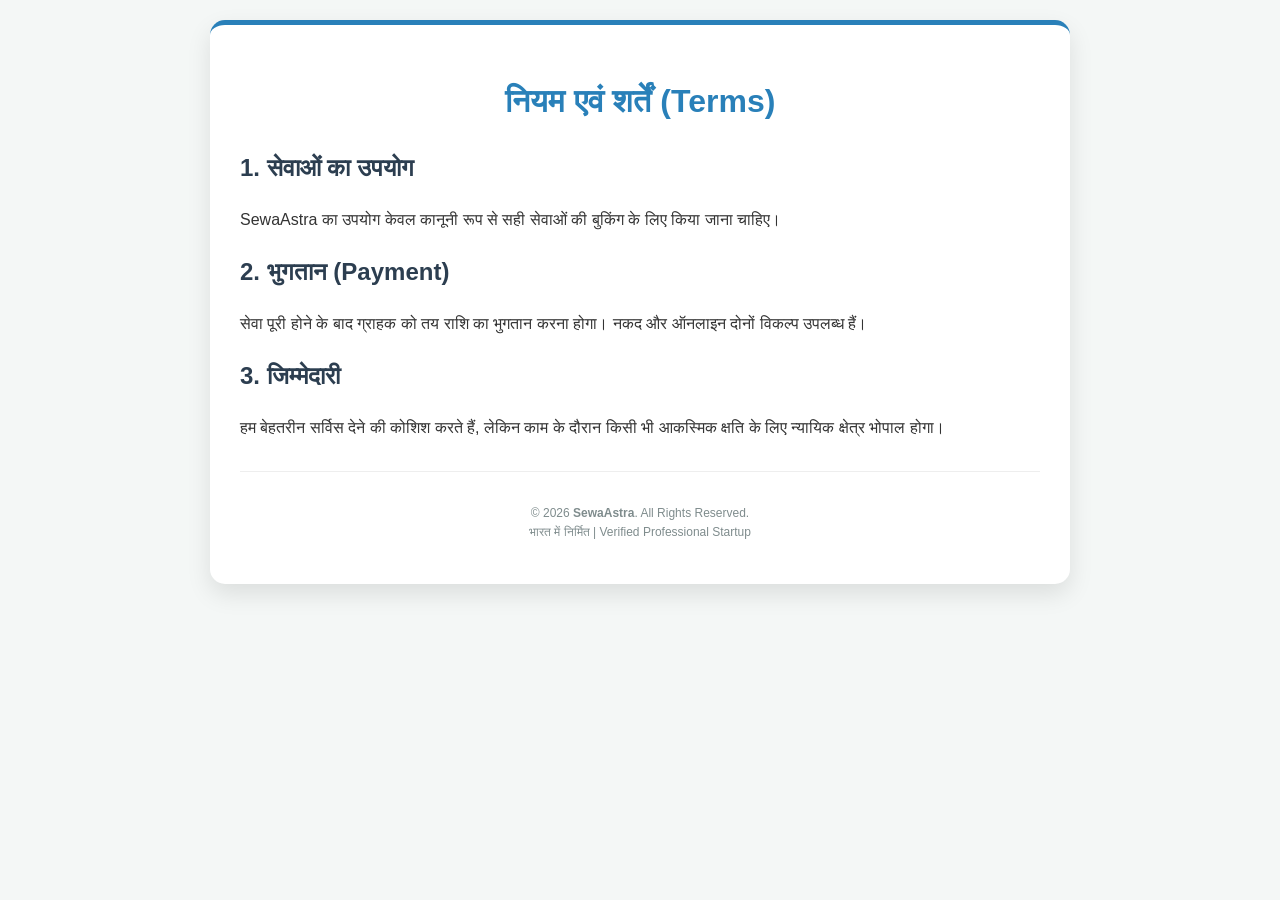
==== index.html @ c3ecafbc "Rename terms.html to index.html" ====
<!DOCTYPE html>
<html lang="hi">
<head>
    <meta charset="UTF-8">
    <meta name="viewport" content="width=device-width, initial-scale=1.0">
    <meta name="description" content="SewaAstra Terms and Conditions - हमारी सेवाओं के नियम।">
    <title>Terms & Conditions | SewaAstra</title>
    <style>
        body { font-family: 'Segoe UI', sans-serif; line-height: 1.6; margin: 0; padding: 20px; background: #f4f7f6; color: #333; }
        .container { max-width: 800px; margin: auto; background: #fff; padding: 30px; border-radius: 15px; box-shadow: 0 10px 25px rgba(0,0,0,0.1); border-top: 5px solid #2980b9; }
        h1 { color: #2980b9; text-align: center; }
        h2 { color: #2c3e50; }
        .footer { text-align: center; margin-top: 30px; font-size: 12px; color: #7f8c8d; border-top: 1px solid #eee; padding-top: 20px; }
    </style>
</head>
<body>
    <div class="container">
        <h1>नियम एवं शर्तें (Terms)</h1>
        
        <h2>1. सेवाओं का उपयोग</h2>
        <p>SewaAstra का उपयोग केवल कानूनी रूप से सही सेवाओं की बुकिंग के लिए किया जाना चाहिए।</p>
        
        <h2>2. भुगतान (Payment)</h2>
        <p>सेवा पूरी होने के बाद ग्राहक को तय राशि का भुगतान करना होगा। नकद और ऑनलाइन दोनों विकल्प उपलब्ध हैं।</p>
        
        <h2>3. जिम्मेदारी</h2>
        <p>हम बेहतरीन सर्विस देने की कोशिश करते हैं, लेकिन काम के दौरान किसी भी आकस्मिक क्षति के लिए न्यायिक क्षेत्र भोपाल होगा।</p>

        <div class="footer">
            <p>&copy; 2026 <b>SewaAstra</b>. All Rights Reserved. <br> 
            भारत में निर्मित | Verified Professional Startup</p>
        </div>
    </div>
</body>
</html>
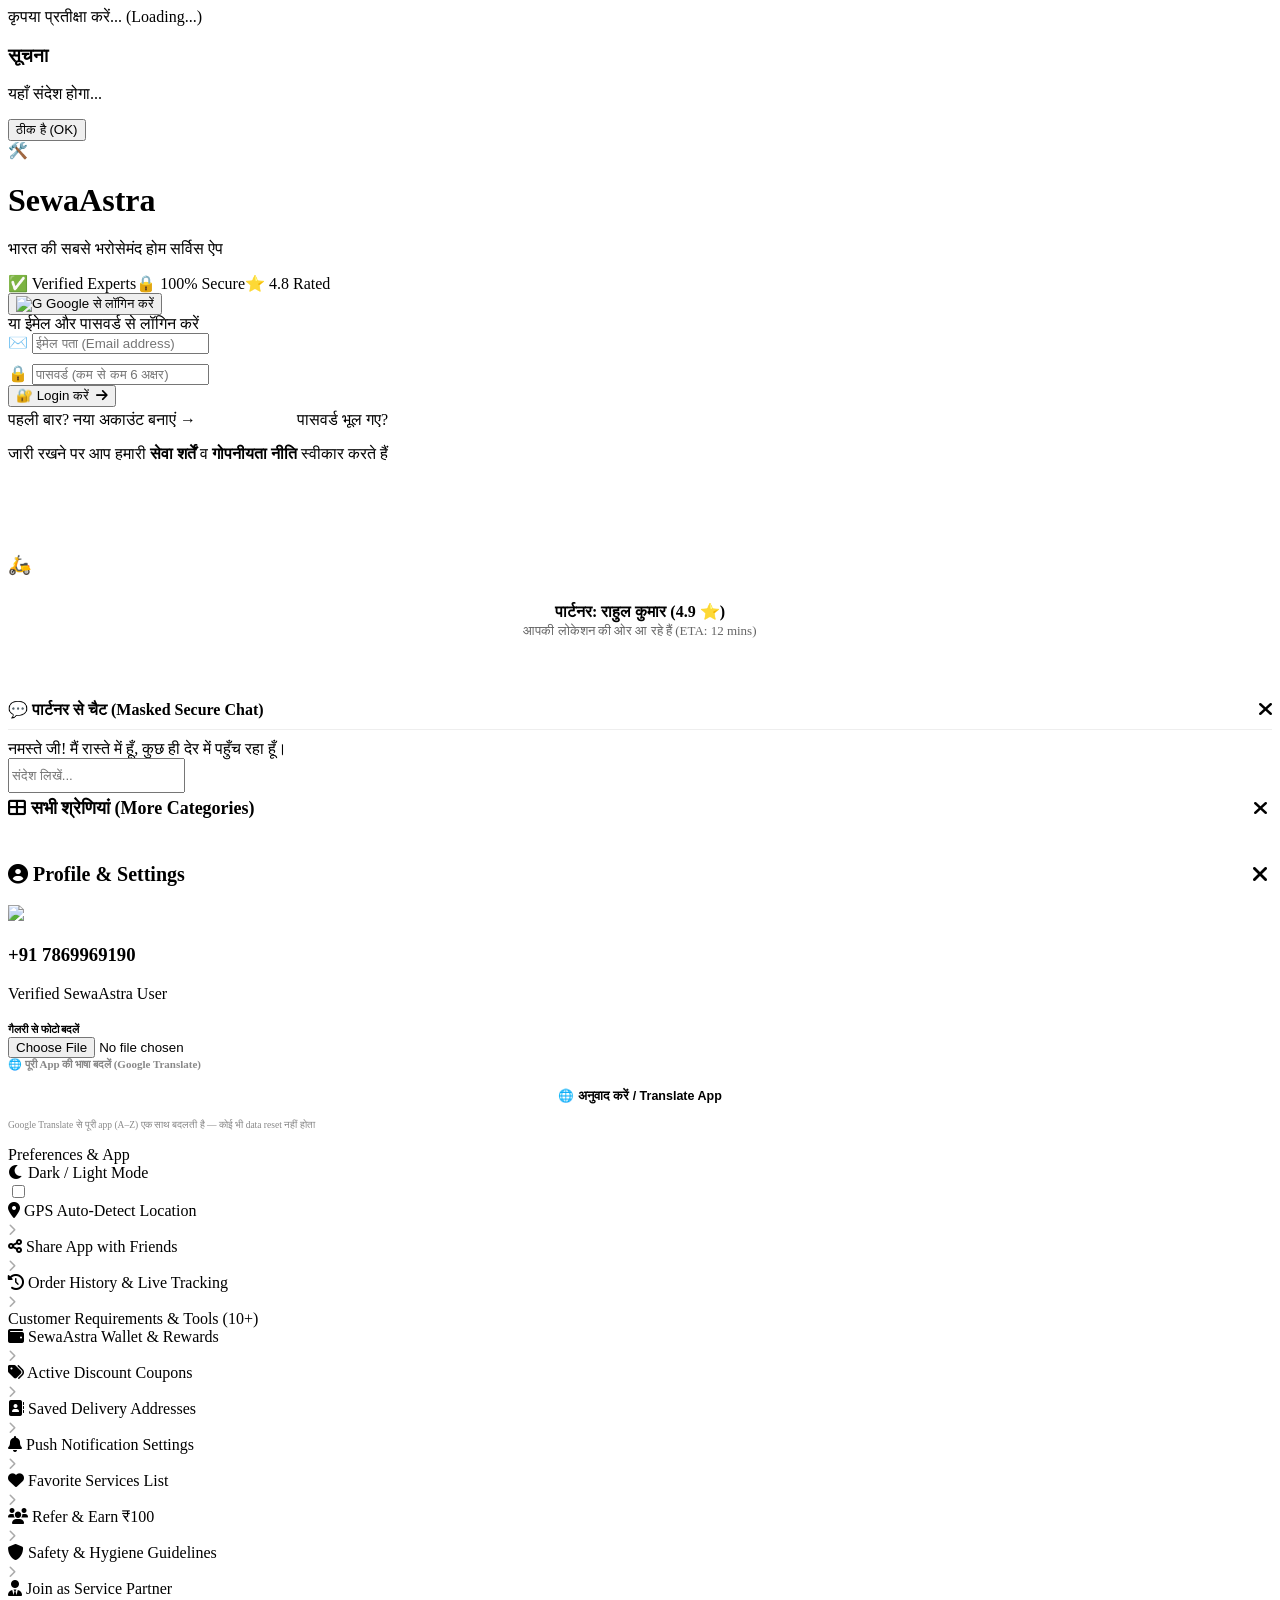
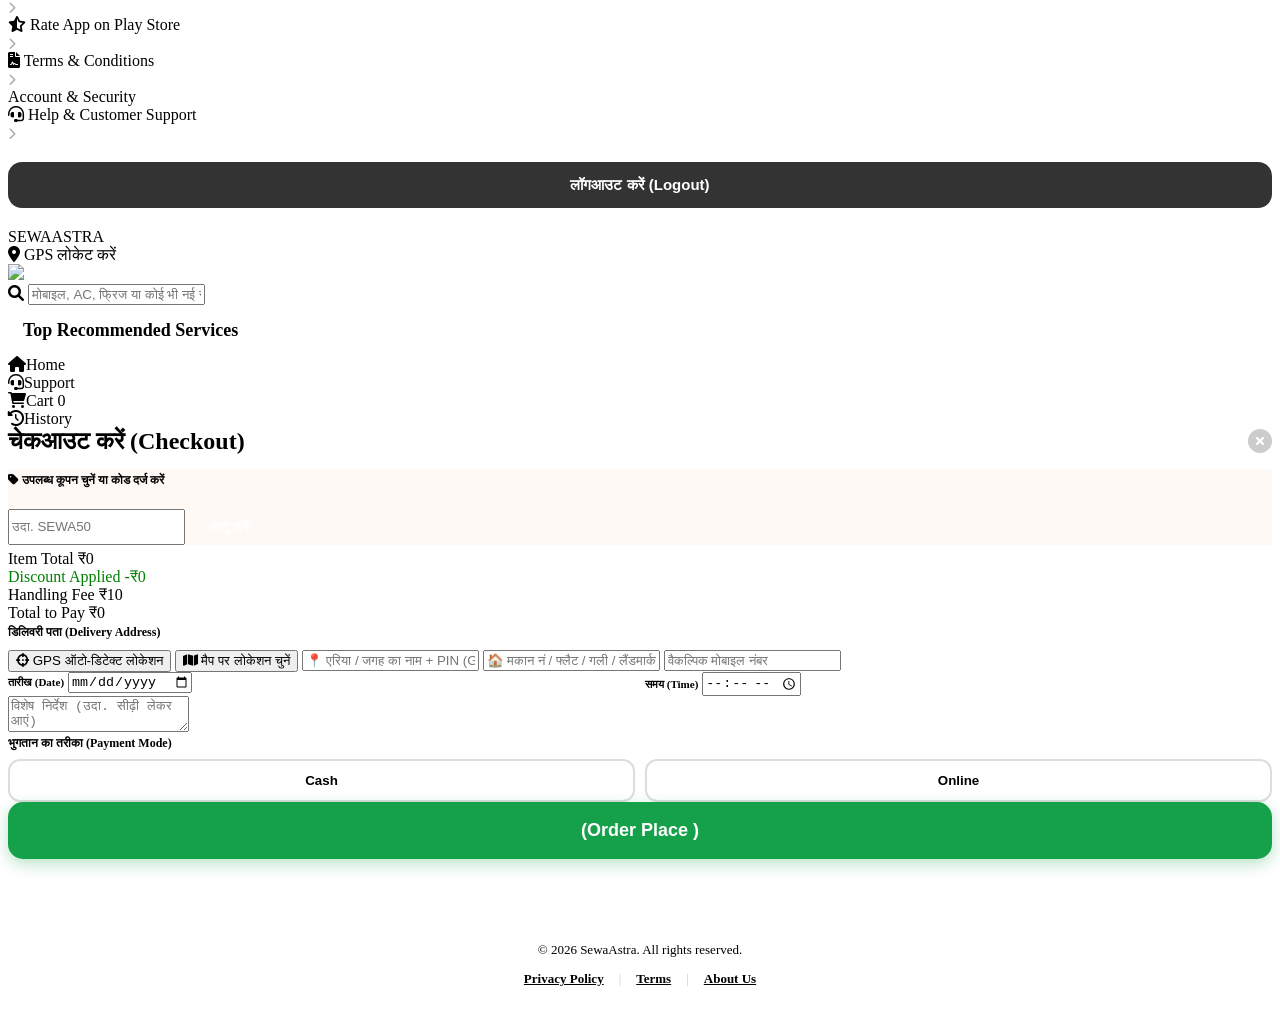
==== commit 4197ae2a: "Add files via upload" ====
--- a/index.html
+++ b/index.html
@@ -1,35 +1,661 @@
 <!DOCTYPE html>
 <html lang="hi">
 <head>
-    <meta charset="UTF-8">
-    <meta name="viewport" content="width=device-width, initial-scale=1.0">
-    <meta name="description" content="SewaAstra Terms and Conditions - हमारी सेवाओं के नियम।">
-    <title>Terms & Conditions | SewaAstra</title>
-    <style>
-        body { font-family: 'Segoe UI', sans-serif; line-height: 1.6; margin: 0; padding: 20px; background: #f4f7f6; color: #333; }
-        .container { max-width: 800px; margin: auto; background: #fff; padding: 30px; border-radius: 15px; box-shadow: 0 10px 25px rgba(0,0,0,0.1); border-top: 5px solid #2980b9; }
-        h1 { color: #2980b9; text-align: center; }
-        h2 { color: #2c3e50; }
-        .footer { text-align: center; margin-top: 30px; font-size: 12px; color: #7f8c8d; border-top: 1px solid #eee; padding-top: 20px; }
-    </style>
+
+
+<!-- Google tag (gtag.js) -->
+<script src="js/01-security-shims.js"></script><script async src="https://www.googletagmanager.com/gtag/js?id=G-52QKXTC1J4"></script>
+
+
+<!-- Firebase Compatibility & App Scripts -->
+<link rel="preconnect" href="https://www.gstatic.com" crossorigin>
+<link rel="preconnect" href="https://firestore.googleapis.com" crossorigin>
+<link rel="preconnect" href="https://images.unsplash.com" crossorigin>
+<link rel="preconnect" href="https://cdnjs.cloudflare.com" crossorigin>
+<link rel="dns-prefetch" href="https://unpkg.com">
+<link rel="dns-prefetch" href="https://cdn-icons-png.flaticon.com">
+<link rel="dns-prefetch" href="https://identitytoolkit.googleapis.com">
+<link rel="dns-prefetch" href="https://nominatim.openstreetmap.org">
+<script src="js/02-init.js"></script><script src="https://www.gstatic.com/firebasejs/9.6.10/firebase-app-compat.js"></script>
+<script src="https://www.gstatic.com/firebasejs/9.6.10/firebase-auth-compat.js"></script>
+<script src="https://www.gstatic.com/firebasejs/9.6.10/firebase-firestore-compat.js"></script>
+
+
+<script src="js/03-init.js"></script><script src="https://www.gstatic.com/firebasejs/9.6.10/firebase-functions-compat.js"></script>
+<script src="https://www.gstatic.com/firebasejs/9.6.10/firebase-app-check-compat.js"></script>
+
+
+<!-- Leaflet CSS & JS for Interactive Map Selection & Live Tracking -->
+
+<meta http-equiv="Content-Security-Policy" content="default-src 'self'; script-src 'self' 'unsafe-inline' https://www.gstatic.com https://apis.google.com https://www.google.com https://cdnjs.cloudflare.com https://www.googletagmanager.com https://www.google-analytics.com; style-src 'self' 'unsafe-inline' https://cdnjs.cloudflare.com https://fonts.googleapis.com; font-src 'self' data: https://cdnjs.cloudflare.com https://fonts.gstatic.com; img-src 'self' data: blob: https:; media-src 'self' data: blob: https:; connect-src 'self' https://*.googleapis.com https://*.firebaseio.com wss://*.firebaseio.com https://*.cloudfunctions.net https://*.firebaseapp.com https://*.google-analytics.com https://*.analytics.google.com https://nominatim.openstreetmap.org; frame-src 'self' https://*.firebaseapp.com https://www.google.com https://accounts.google.com https://www.youtube.com; worker-src 'self' blob:; object-src 'none'; base-uri 'none'; form-action 'self'; frame-ancestors 'none'; upgrade-insecure-requests">
+<meta http-equiv="X-Content-Type-Options" content="nosniff">
+<meta name="referrer" content="strict-origin-when-cross-origin">
+<meta charset="UTF-8" />
+<meta name="viewport" content="width=device-width, initial-scale=1.0, maximum-scale=1.0, user-scalable=no, viewport-fit=cover"><meta name="theme-color" content="#0b1220"><meta name="mobile-web-app-capable" content="yes"><meta name="apple-mobile-web-app-capable" content="yes"><meta name="apple-mobile-web-app-status-bar-style" content="black-translucent"><meta name="apple-mobile-web-app-title" content="SewaAstra">
+<title>SewaAstra PRO - Home Services (Cloud Connected)</title>
+<link rel="preload" as="style" href="https://cdnjs.cloudflare.com/ajax/libs/font-awesome/6.0.0/css/all.min.css" onload="this.onload=null;this.rel='stylesheet'"><noscript><link rel="stylesheet" href="https://cdnjs.cloudflare.com/ajax/libs/font-awesome/6.0.0/css/all.min.css"></noscript>
+
+<link rel="stylesheet" href="css/app.css">
+
+
+
+
+
+
+
+
+
+
+
+
+
+
+<!-- ═══════ v27: REAL PWA ═══════ -->
+<meta name="description" content="SewaAstra – AC, RO, Fridge, Washing Machine, Electrician, Plumber: verified experts aapke ghar, one click par. Booking, live tracking, secure payment.">
+<meta name="application-name" content="SewaAstra">
+<link rel="manifest" href="manifest.webmanifest">
+<meta name="theme-color" content="#ff6b00">
+<meta name="mobile-web-app-capable" content="yes">
+<meta name="apple-mobile-web-app-capable" content="yes">
+<meta name="apple-mobile-web-app-status-bar-style" content="black-translucent">
+<meta name="apple-mobile-web-app-title" content="SewaAstra">
+<link rel="apple-touch-icon" href="apple-touch-icon.png">
+
+
+
+
+
+
+<!-- v9: Agora SDK हटाया — खुद की WebRTC mask calling -->
+
+<!-- ═══════ SewaAstra SECURITY CORE v1 (auto-injected) ═══════ -->
+
+<!-- ═══════ /SECURITY CORE ═══════ -->
 </head>
-<body>
-    <div class="container">
-        <h1>नियम एवं शर्तें (Terms)</h1>
+<body id="mainBody">
+
+<!-- GLOBAL LOADING SPINNER -->
+<div id="globalLoaderOverlay">
+    <div class="spinner-ring"></div>
+    <div id="loaderText">कृपया प्रतीक्षा करें... (Loading...)</div>
+</div>
+
+<div id="welcomeToast"></div>
+
+<!-- CUSTOM BEAUTIFUL ALERT POPUP -->
+<div id="customAlertOverlay">
+    <div class="custom-alert-box">
+        <h3 id="customAlertTitle">सूचना</h3>
+        <p id="customAlertMsg">यहाँ संदेश होगा...</p>
+        <button onclick="closeCustomAlert()">ठीक है (OK)</button>
+    </div>
+</div>
+
+<!-- CONDITIONAL APP INSTALL POPUP MODAL (SHOWS ONLY AFTER LOGIN IF NOT INSTALLED) -->
+<div id="installAppModal" class="full-overlay" style="display:none; z-index: 9999999;">
+    <div class="box" style="text-align: center; max-width: 360px;">
+        <img src="https://cdn-icons-png.flaticon.com/512/3067/3067403.png" alt="SewaAstra Logo" style="width: 80px; height: 80px;" />
+        <div class="welcome-note" style="font-size: 22px;">SewaAstra App</div>
+        <div class="tagline" style="margin-bottom: 15px;">बेहतर और तेज़ अनुभव के लिए ऐप इनस्टॉल करें या होम स्क्रीन पर जोड़ें</div>
+        <div style="background: var(--primary-light); padding: 12px; border-radius: 12px; font-size: 13px; color: var(--primary); font-weight: 600; margin-bottom: 20px; text-align: left;">
+            ✨ फायदे:<br>
+            • वन-क्लिक होम सर्विस बुकिंग<br>
+            • लाइव पार्टनर ट्रैकिंग और WhatsApp अपडेट<br>
+            • विशेष कूपन और कैशबैक
+        </div>
+        <button onclick="triggerAppInstall()" style="background: var(--success); margin-bottom: 10px;">
+            <i class="fa fa-download"></i> 📲 App Install करें
+        </button>
+        <button onclick="closeInstallModal()" style="background: #eee; color: #555; box-shadow: none;">
+            बाद में (Continue in Browser)
+        </button>
+    </div>
+</div>
+
+<!-- MANDATORY STUNNING AUTHENTICATION OVERLAY -->
+<div id="authOverlay" class="full-overlay premium-auth" style="display:flex;">
+    <div class="pa-bg"><span class="pa-orb pa-o1"></span><span class="pa-orb pa-o2"></span><span class="pa-orb pa-o3"></span></div>
+    <div class="pa-card">
+        <div class="pa-logo-wrap">
+            <div class="pa-ring"></div>
+            <img src="sewaastra.png" alt="SewaAstra Logo" onerror="this.style.display='none';document.getElementById('paLogoFb').style.display='flex';" />
+            <div id="paLogoFb" class="pa-logo-fb">🛠️</div>
+        </div>
+        <h1 class="pa-title">Sewa<span>Astra</span></h1>
+        <p class="pa-sub">भारत की सबसे भरोसेमंद होम सर्विस ऐप</p>
+        <div class="pa-trust">
+            <span>✅ Verified Experts</span><span>🔒 100% Secure</span><span>⭐ 4.8 Rated</span>
+        </div>
+
+        <button class="pa-google" onclick="loginWithGoogle()">
+            <img src="https://www.gstatic.com/firebasejs/ui/2.0.0/images/auth/google.svg" alt="G" /> Google से लॉगिन करें
+        </button>
+
+        <div class="pa-divider">या ईमेल और पासवर्ड से लॉगिन करें</div>
+
+        <div id="emailAuthSection">
+            <div class="pa-input-group">
+                <span class="pa-flag">✉️</span>
+                <input type="email" id="userEmail" placeholder="ईमेल पता (Email address)" autocomplete="email" onkeydown="if(event.key==='Enter')emailPassSubmit()" />
+            </div>
+            <div class="pa-input-group" style="margin-top:10px;">
+                <span class="pa-flag">🔒</span>
+                <input type="password" id="userPass" placeholder="पासवर्ड (कम से कम 6 अक्षर)" autocomplete="current-password" onkeydown="if(event.key==='Enter')emailPassSubmit()" />
+            </div>
+            <div id="paAuthMsg" style="display:none;font-size:11px;font-weight:700;color:#c62828;background:#ffe9e9;border:1px solid #ffd0d0;border-radius:10px;padding:8px 10px;margin-top:10px;line-height:1.5;"></div>
+            <button class="pa-btn" id="emailPassBtn" onclick="emailPassSubmit()">🔐 Login करें &nbsp;<i class="fa fa-arrow-right"></i></button>
+            <div style="display:flex;justify-content:space-between;align-items:center;gap:6px;margin-top:4px;">
+                <span class="pa-link" id="emailModeLink" onclick="emailModeToggle()">पहली बार? नया अकाउंट बनाएं →</span>
+                <span class="pa-link" onclick="emailPassReset()">पासवर्ड भूल गए?</span>
+            </div>
+        </div>
+        <p class="pa-terms">जारी रखने पर आप हमारी <b>सेवा शर्तें</b> व <b>गोपनीयता नीति</b> स्वीकार करते हैं</p>
+    </div>
+</div>
+
+<!-- POST-GOOGLE LOGIN MOBILE NUMBER PROMPT OVERLAY -->
+<div id="googlePhonePromptOverlay" class="full-overlay premium-auth" style="display:none;">
+    <div class="pa-bg"><span class="pa-orb pa-o1"></span><span class="pa-orb pa-o2"></span></div>
+    <div class="pa-card">
+        <div class="pa-logo-wrap">
+            <div class="pa-ring"></div>
+            <img src="sewaastra.png" alt="SewaAstra Logo" onerror="this.style.display='none';document.getElementById('paLogoFb2').style.display='flex';" />
+            <div id="paLogoFb2" class="pa-logo-fb">📱</div>
+        </div>
+        <h1 class="pa-title" style="font-size:22px;">मोबाइल नंबर दर्ज करें</h1>
+        <p class="pa-sub">सुरक्षा और बुकिंग कन्फर्मेशन के लिए</p>
+        <div class="pa-input-group">
+            <span class="pa-flag">🇮🇳 +91</span>
+            <input type="tel" id="googleLinkedPhone" placeholder="मोबाइल नंबर (10 अंक)" maxlength="10" inputmode="numeric" />
+        </div>
+        <button class="pa-btn" onclick="submitGoogleLinkedPhone()">नंबर सेव करें &nbsp;<i class="fa fa-check"></i></button>
+    </div>
+</div>
+
+<!-- INTERACTIVE LEAFLET MAP MODAL -->
+<div id="leafletMapModal">
+    <div style="display: flex; justify-content: space-between; align-items: center; color: white; margin-bottom: 10px;">
+        <h3 style="margin:0;">मैप पर अपनी सटीक लोकेशन चुनें</h3>
+        <i class="fa fa-times" onclick="closeMapModal()" style="font-size:24px; cursor:pointer;"></i>
+    </div>
+    <div id="mapContainer"></div>
+    <button onclick="confirmMapLocation()" style="background:var(--success); border:none; padding:12px; border-radius:10px; color:white; font-weight:bold; cursor:pointer;">लोकेशन कन्फर्म करें</button>
+</div>
+
+<!-- LIVE TRACKING MODAL -->
+<div id="liveTrackingModal">
+    <div style="display: flex; justify-content: space-between; align-items: center; color: white; margin-bottom: 10px;">
+        <h3 style="margin:0;">🛵 लाइव पार्टनर ट्रैकिंग (Live Tracking)</h3>
+        <i class="fa fa-times" onclick="closeLiveTracking()" style="font-size:24px; cursor:pointer;"></i>
+    </div>
+    <div id="trackingMapContainer"></div>
+    <div style="background:white; padding:15px; border-radius:15px; margin-top:10px; text-align:center;">
+        <b>पार्टनर: राहुल कुमार (4.9 ⭐)</b><br>
+        <span style="font-size:13px; color:#666;">आपकी लोकेशन की ओर आ रहे हैं (ETA: 12 mins)</span>
+        <div style="display:flex; gap:10px; margin-top:10px;">
+            <button onclick="openMaskCall()" style="flex:1; background:var(--success); color:white; border:none; padding:10px; border-radius:10px; font-weight:bold; cursor:pointer;"><i class="fa fa-phone-alt"></i> Mask Call</button>
+            <button onclick="openInAppChat()" style="flex:1; background:var(--primary); color:white; border:none; padding:10px; border-radius:10px; font-weight:bold; cursor:pointer;"><i class="fa fa-comment-dots"></i> Chat</button>
+        </div>
+    </div>
+</div>
+
+<!-- MASK CALL & IN-APP CHAT MODAL -->
+<div id="chatCallModal" onclick="closeChatCallModal(event)">
+    <div class="chat-box" onclick="event.stopPropagation()">
+        <div style="display:flex; justify-content:space-between; align-items:center; border-bottom:1px solid #eee; padding-bottom:10px; margin-bottom:10px;">
+            <h3 style="margin:0; font-size:16px;">💬 पार्टनर से चैट (Masked Secure Chat)</h3>
+            <i class="fa fa-times" onclick="closeChatCallModal()" style="cursor:pointer; font-size:20px;"></i>
+        </div>
+        <div class="chat-messages" id="chatMsgContainer">
+            <div class="chat-bubble partner">नमस्ते जी! मैं रास्ते में हूँ, कुछ ही देर में पहुँच रहा हूँ।</div>
+        </div>
+        <div style="display:flex; gap:8px;">
+            <input type="text" id="chatInputMsg" class="input-field" placeholder="संदेश लिखें..." style="margin:0;">
+            <button onclick="sendChatMessage()" style="padding:10px 15px; background:var(--primary); color:white; border:none; border-radius:10px; font-weight:bold; cursor:pointer; margin:0;"><i class="fa fa-paper-plane"></i></button>
+        </div>
+    </div>
+</div>
+
+<!-- MORE CATEGORIES SHEET MODAL -->
+<div id="moreOverlay" class="more-overlay" onclick="closeMoreSheet(event)">
+    <div class="more-sheet" onclick="event.stopPropagation()">
+        <div style="display: flex; justify-content: space-between; align-items: center; margin-bottom: 15px;">
+            <h2 style="margin:0; font-size: 18px;"><i class="fa fa-th-large" style="color:var(--primary)"></i> सभी श्रेणियां (More Categories)</h2>
+            <i class="fa fa-times" onclick="toggleMoreSheet()" style="cursor:pointer; font-size: 20px; padding: 5px;"></i>
+        </div>
+        <div id="moreCategoriesGridArea" style="display: grid; grid-template-columns: repeat(3, 1fr); gap: 12px; padding-bottom: 20px;"></div>
+    </div>
+</div>
+
+<!-- PROFILE & SETTINGS SHEET WITH 10+ ACTIVE CUSTOMER REQUIREMENTS -->
+<div id="profileOverlay" class="profile-overlay" onclick="closeProfile(event)">
+    <div class="profile-sheet" onclick="event.stopPropagation()">
+        <div style="display: flex; justify-content: space-between; align-items: center; margin-bottom: 15px;">
+            <h2 style="margin:0; font-size: 20px;"><i class="fa fa-user-circle" style="color:var(--primary)"></i> Profile & Settings</h2>
+            <i class="fa fa-times" onclick="toggleProfile()" style="cursor:pointer; font-size: 22px; padding: 5px;"></i>
+        </div>
         
-        <h2>1. सेवाओं का उपयोग</h2>
-        <p>SewaAstra का उपयोग केवल कानूनी रूप से सही सेवाओं की बुकिंग के लिए किया जाना चाहिए।</p>
+        <div class="profile-header-card">
+            <div class="profile-avatar-wrap" onclick="triggerUpload()">
+                <img id="sheetPic" src="https://cdn-icons-png.flaticon.com/512/149/149071.png" />
+            </div>
+            <div class="profile-user-info">
+                <h3 id="profilePhoneDisplay">+91 7869969190</h3>
+                <p>Verified SewaAstra User</p>
+                <span style="font-size: 11px; color: var(--primary); font-weight: bold; cursor: pointer;" onclick="triggerUpload()">गैलरी से फोटो बदलें</span>
+            </div>
+            <input type="file" id="photoInput" accept="image/*" onchange="previewPhoto(this)" />
+        </div>
+
+        <div id="adminPanelMenuBtn" class="setting-item-row" onclick="openAdminPanel()" style="display:none; background:var(--primary-light); border-color:var(--primary);">
+            <div><i class="fa fa-tools" style="color:var(--primary);"></i> <b>Admin Panel (मैनेजमेंट)</b></div> <i class="fa fa-chevron-right" style="font-size: 12px; color:var(--primary);"></i>
+        </div>
+
+        <div style="margin-bottom: 15px;">
+            <div style="font-size: 11px; font-weight: bold; color: #888; margin-bottom: 6px;">🌐 पूरी App की भाषा बदलें (Google Translate)</div>
+            <button type="button" onclick="swGtShow()" style="width:100%;border:1.5px dashed var(--primary);background:var(--primary-light);color:var(--primary);padding:11px;border-radius:12px;font-weight:900;font-size:12.5px;cursor:pointer;">🌐 अनुवाद करें / Translate App</button>
+            <div style="font-size:9.5px;color:#888;margin-top:5px;">Google Translate से पूरी app (A–Z) एक साथ बदलती है — कोई भी data reset नहीं होता</div>
+            <div id="swGtHost"></div>
+        </div>
+
+        <div class="settings-section-title">Preferences & App</div>
+        <div class="setting-item-row" onclick="toggleDark()">
+            <div><i class="fa fa-moon"></i> Dark / Light Mode</div> <input type="checkbox" id="darkBtn" style="pointer-events:none;" />
+        </div>
+        <div class="setting-item-row" onclick="getLiveLocation(); toggleProfile();">
+            <div><i class="fa fa-map-marker-alt"></i> GPS Auto-Detect Location</div> <i class="fa fa-chevron-right" style="font-size: 12px; color:#aaa;"></i>
+        </div>
+        <div class="setting-item-row" onclick="shareApp()">
+            <div><i class="fa fa-share-alt"></i> Share App with Friends</div> <i class="fa fa-chevron-right" style="font-size: 12px; color:#aaa;"></i>
+        </div>
+        <div class="setting-item-row" onclick="showHistory(); toggleProfile();">
+            <div><i class="fa fa-history"></i> Order History & Live Tracking</div> <i class="fa fa-chevron-right" style="font-size: 12px; color:#aaa;"></i>
+        </div>
+
+        <div class="settings-section-title">Customer Requirements & Tools (10+)</div>
+        <div class="setting-item-row" onclick="custReqAction('Wallet')">
+            <div><i class="fa fa-wallet"></i> SewaAstra Wallet & Rewards</div> <i class="fa fa-chevron-right" style="font-size: 12px; color:#aaa;"></i>
+        </div>
+        <div class="setting-item-row" onclick="custReqAction('Coupons')">
+            <div><i class="fa fa-tags"></i> Active Discount Coupons</div> <i class="fa fa-chevron-right" style="font-size: 12px; color:#aaa;"></i>
+        </div>
+        <div class="setting-item-row" onclick="custReqAction('Addresses')">
+            <div><i class="fa fa-address-book"></i> Saved Delivery Addresses</div> <i class="fa fa-chevron-right" style="font-size: 12px; color:#aaa;"></i>
+        </div>
+        <div class="setting-item-row" onclick="custReqAction('Notifications')">
+            <div><i class="fa fa-bell"></i> Push Notification Settings</div> <i class="fa fa-chevron-right" style="font-size: 12px; color:#aaa;"></i>
+        </div>
+        <div class="setting-item-row" onclick="custReqAction('Favorites')">
+            <div><i class="fa fa-heart"></i> Favorite Services List</div> <i class="fa fa-chevron-right" style="font-size: 12px; color:#aaa;"></i>
+        </div>
+        <div class="setting-item-row" onclick="custReqAction('Referral')">
+            <div><i class="fa fa-users"></i> Refer & Earn ₹100</div> <i class="fa fa-chevron-right" style="font-size: 12px; color:#aaa;"></i>
+        </div>
+        <div class="setting-item-row" onclick="custReqAction('Safety')">
+            <div><i class="fa fa-shield-alt"></i> Safety & Hygiene Guidelines</div> <i class="fa fa-chevron-right" style="font-size: 12px; color:#aaa;"></i>
+        </div>
+        <div class="setting-item-row" onclick="custReqAction('Partner')">
+            <div><i class="fa fa-user-tie"></i> Join as Service Partner</div> <i class="fa fa-chevron-right" style="font-size: 12px; color:#aaa;"></i>
+        </div>
+        <div class="setting-item-row" onclick="custReqAction('Feedback')">
+            <div><i class="fa fa-star-half-alt"></i> Rate App on Play Store</div> <i class="fa fa-chevron-right" style="font-size: 12px; color:#aaa;"></i>
+        </div>
+        <div class="setting-item-row" onclick="custReqAction('TandC')">
+            <div><i class="fa fa-file-contract"></i> Terms & Conditions</div> <i class="fa fa-chevron-right" style="font-size: 12px; color:#aaa;"></i>
+        </div>
+
+        <div class="settings-section-title">Account & Security</div>
+        <div class="setting-item-row" onclick="openSupportView(); toggleProfile();">
+            <div><i class="fa fa-headset"></i> Help & Customer Support</div> <i class="fa fa-chevron-right" style="font-size: 12px; color:#aaa;"></i>
+        </div>
+
+        <button onclick="logout()" style="width:100%; padding:14px; background: #333; color:white; border:none; border-radius:14px; font-weight:bold; font-size:15px; cursor:pointer; margin-top:20px; margin-bottom: 20px;">
+            लॉगआउट करें (Logout)
+        </button>
+    </div>
+</div>
+
+<!-- MAIN HOME CONTAINER -->
+<div id="homePage">
+    <header class="app-header">
+        <div class="header-top">
+            <div class="brand-text">SEWAASTRA</div>
+            <div class="header-actions">
+                <div class="loc-badge" onclick="getLiveLocation()"><i class="fa fa-map-marker-alt"></i> <span id="locTxt">GPS लोकेट करें</span></div>
+                <div id="headerProfile" onclick="toggleProfile()">
+                    <img id="headerPic" class="user-pic-circle" src="https://cdn-icons-png.flaticon.com/512/149/149071.png" />
+                </div>
+            </div>
+        </div>
+        <div class="search-container">
+            <i class="fa fa-search"></i>
+            <input type="text" id="srch" class="search-bar" placeholder="मोबाइल, AC, फ्रिज या कोई भी नई सर्विस खोजें..." onkeyup="filterServices()" />
+        </div>
+    </header>
+
+    <div class="banner-carousel" id="bannerCarouselArea"></div>
+    <div class="cat-grid" id="catGridArea"></div>
+
+    <div id="subTabsArea" class="sub-tabs"></div>
+    <div class="section-header" style="padding:15px; font-weight:800; font-size:18px;"><span id="catTitle">Top Recommended Services</span></div>
+    
+    <div class="service-container" id="display"></div>
+</div>
+
+<!-- SUPPORT VIEW CONTAINER -->
+<div id="supportPage" style="display:none; position: fixed; top: 0; left: 0; width: 100%; height: 100%; background: var(--bg); z-index: 9999; overflow-y: auto;">
+    <div class="support-header">
+        <div style="display: flex; align-items: center; max-width: 600px; margin: 0 auto;">
+            <button onclick="closeSupportView()" style="border:none; background:none; font-size:22px; color:#15a04a; cursor: pointer;"><i class="fa fa-arrow-left"></i></button>
+            <h3 style="flex-grow:1; margin:0; font-size:18px;">Customer Support</h3>
+        </div>
+    </div>
+
+    <div style="max-width: 600px; margin: 0 auto; padding-bottom: 40px;">
+        <div style="text-align: center; padding: 40px 20px;">
+            <div style="background: #e8f5e9; width: 80px; height: 80px; border-radius: 50%; display: flex; align-items: center; justify-content: center; margin: 0 auto 20px;">
+                <i class="fa fa-headset" style="font-size: 35px; color: #15a04a;"></i>
+            </div>
+            <h2 style="margin: 0;">नमस्ते! हम आपकी सहायता के लिए यहाँ हैं।</h2>
+            <p style="color: #666; margin-top: 8px;">अपनी समस्या चुनें ताकि हम तुरंत समाधान दे सकें।</p>
+        </div>
+
+        <div id="step1">
+            <div class="support-tile" onclick="selectSuppIssue('Payment Problem')">
+                <span>💰 पेमेंट की समस्या (Payment Issue)</span> <i class="fa fa-chevron-right"></i>
+            </div>
+            <div class="support-tile" onclick="selectSuppIssue('Order Tracking')">
+                <span>📦 ऑर्डर कहाँ पहुँचा? (Order Status)</span> <i class="fa fa-chevron-right"></i>
+            </div>
+            <div class="support-tile" onclick="selectSuppIssue('Cancellation')">
+                <span>❌ बुकिंग रद्द करना (Cancellation)</span> <i class="fa fa-chevron-right"></i>
+            </div>
+            <div class="support-tile" onclick="selectSuppIssue('Technical Issue')">
+                <span>🛠️ ऐप में तकनीकी समस्या (App Issue)</span> <i class="fa fa-chevron-right"></i>
+            </div>
+        </div>
+
+        <div id="step2" style="display:none;">
+            <div class="contact-container" style="text-align: center;">
+                <p id="issueLabel" style="font-size: 14px; color: #15a04a; text-transform: uppercase; letter-spacing: 1px; margin-bottom: 5px;"></p>
+                <h3 style="margin-bottom: 25px;">विशेषज्ञ से सीधे बात करें</h3>
+                <button class="btn-wa" onclick="talkToExpert('wa')">
+                    <i class="fab fa-whatsapp" style="font-size: 20px;"></i> WhatsApp Chat करें
+                </button>
+                <button class="btn-call" onclick="talkToExpert('call')">
+                    <i class="fa fa-phone-alt"></i> अभी कॉल करें
+                </button>
+                <span class="back-link" onclick="resetSupportFlow()">← दूसरी समस्या चुनें</span>
+            </div>
+        </div>
+    </div>
+</div>
+
+<footer class="bottom-nav">
+    <div class="nav-item active" onclick="if(window.__exitGuard)window.__exitGuard.silent();location.reload()" id="navHome"><i class="fa fa-home"></i>Home</div>
+    <div class="nav-item" onclick="openSupportView()" id="navSupp"><i class="fa fa-headset"></i><span>Support</span></div>
+    <div class="nav-item" onclick="checkout()"><i class="fa fa-shopping-cart"></i>Cart <span class="badge" id="bCount">0</span></div>
+    <div class="nav-item" onclick="showHistory()" id="navHis"><i class="fa fa-history"></i>History</div>
+</footer>
+
+<!-- BLINKIT STYLE CART OVERLAY -->
+<div id="fullCartPanel" class="cart-overlay" onclick="closeCart(event)">
+    <div class="cart-panel" onclick="event.stopPropagation()">
+        <div style="display:flex; justify-content:space-between; align-items:center; margin-bottom:15px;">
+            <h2 style="margin:0;">चेकआउट करें (Checkout)</h2>
+            <i class="fa fa-times-circle" onclick="closeCart()" style="font-size:24px; color:#ccc; cursor:pointer;"></i>
+        </div>
+
+        <div class="cart-card" id="cartItemsList"></div>
+
+        <div class="cart-card" style="background:#fff9f5; border:1px dashed var(--primary);">
+            <label style="font-size:12px; font-weight:bold; color:var(--primary)"><i class="fa fa-tag"></i> उपलब्ध कूपन चुनें या कोड दर्ज करें</label>
+            <div id="availableCouponsContainer" style="display: flex; gap: 6px; overflow-x: auto; margin-top: 8px; padding-bottom: 5px;"></div>
+            <div style="display:flex; gap:10px; margin-top:8px;">
+                <input type="text" id="couponInput" class="input-field" placeholder="उदा. SEWA50" style="margin:0; text-transform:uppercase;">
+                <button onclick="applyCoupon()" style="padding:10px 15px; background:var(--primary); color:white; border:none; border-radius:10px; font-weight:bold; cursor:pointer;">लागू करें</button>
+            </div>
+            <span id="couponMsg" style="font-size:11px; color:green; display:block; margin-top:5px;"></span>
+        </div>
+
+        <div class="cart-card">
+            <div class="bill-row"><span>Item Total</span> <span id="sTotal">₹0</span></div>
+            <div class="bill-row" style="color:green;"><span>Discount Applied</span> <span id="discountRowVal">-₹0</span></div>
+            <div class="bill-row"><span>Handling Fee</span> <span>₹10</span></div>
+            <div class="bill-row total-amt"><span>Total to Pay</span> <span id="fTotal">₹0</span></div>
+        </div>
         
-        <h2>2. भुगतान (Payment)</h2>
-        <p>सेवा पूरी होने के बाद ग्राहक को तय राशि का भुगतान करना होगा। नकद और ऑनलाइन दोनों विकल्प उपलब्ध हैं।</p>
+        <div class="cart-card">
+            <label style="font-size:12px; font-weight:bold; color:var(--primary)">डिलिवरी पता (Delivery Address)</label>
+            <div class="address-card" style="margin-top: 10px;">
+                <button class="loc-btn" onclick="getLiveLocation()">
+                    <i class="fa fa-crosshairs"></i> GPS ऑटो-डिटेक्ट लोकेशन
+                </button>
+                <button class="map-btn" onclick="openMapModal()">
+                    <i class="fa fa-map"></i> मैप पर लोकेशन चुनें
+                </button>
+                <input type="text" id="manualAddr" class="addr-input" placeholder="📍 एरिया / जगह का नाम + PIN (GPS से auto भरेगा)">
+                <input type="text" id="proAddrExtra" class="addr-input" placeholder="🏠 मकान नं / फ्लैट / गली / लैंडमार्क (Additional Address)">
+                <input type="tel" id="altMobile" class="addr-input" placeholder="वैकल्पिक मोबाइल नंबर">
+                <input type="hidden" id="googleMapsLink" value="Not Provided">
+            </div>
+        </div>
+
+        <div class="cart-card">
+            <div style="display:flex; gap:10px;">
+                <div style="flex:1">
+                    <label style="font-size:11px; font-weight:bold; color:var(--primary)">तारीख (Date)</label>
+                    <input type="date" id="cartDate" class="input-field">
+                </div>
+                <div style="flex:1">
+                    <label style="font-size:11px; font-weight:bold; color:var(--primary)">समय (Time)</label>
+                    <input type="time" id="cartTime" class="input-field">
+                </div>
+            </div>
+            <textarea id="cartRemark" class="input-field" placeholder="विशेष निर्देश (उदा. सीढ़ी लेकर आएं)"></textarea>
+        </div>
+
+        <div class="cart-card">
+            <label style="font-size:12px; font-weight:bold; color:var(--primary); display:block; margin-bottom: 8px;">भुगतान का तरीका (Payment Mode)</label>
+            <div style="display:flex; gap:10px;">
+                <button id="payCash" onclick="setPayMode('Cash')" style="flex:1; padding:12px; border:2px solid #ddd; background:var(--card-bg); border-radius:12px; font-weight:bold; cursor:pointer;">Cash</button>
+                <button id="payOnline" onclick="setPayMode('Online')" style="flex:1; padding:12px; border:2px solid #ddd; background:var(--card-bg); border-radius:12px; font-weight:bold; cursor:pointer;">Online</button>
+            </div>
+        </div>
+
+        <button onclick="handleFinalOrder()" style="width:100%; padding:18px; background:#15a04a; color:white; border:none; border-radius:15px; font-weight:bold; font-size:18px; box-shadow: 0 5px 15px rgba(21,160,74,0.3); cursor:pointer;">
+             (Order Place )
+        </button>
+    </div>
+</div>
+
+<!-- ADVANCED ADMIN PANEL MODAL -->
+<div id="adminModal" class="full-overlay" style="display:none;">
+    <div class="box" style="max-width: 460px; text-align: left; max-height:90vh; overflow-y:auto;">
+        <div style="display:flex; justify-content:space-between; align-items:center; margin-bottom:12px;">
+            <h3 style="margin:0; color:var(--primary);">🛠️ Admin Panel</h3>
+            <i class="fa fa-times" onclick="closeAdminPanel()" style="cursor:pointer; font-size:20px;"></i>
+        </div>
         
-        <h2>3. जिम्मेदारी</h2>
-        <p>हम बेहतरीन सर्विस देने की कोशिश करते हैं, लेकिन काम के दौरान किसी भी आकस्मिक क्षति के लिए न्यायिक क्षेत्र भोपाल होगा।</p>
-
-        <div class="footer">
-            <p>&copy; 2026 <b>SewaAstra</b>. All Rights Reserved. <br> 
-            भारत में निर्मित | Verified Professional Startup</p>
-        </div>
-    </div>
+        <div style="display:flex; gap:5px; margin-bottom:15px; background:#f0f0f0; padding:4px; border-radius:10px;">
+            <button id="admTabServBtn" onclick="switchAdminTab('services')" style="flex:1; padding:8px; border:none; border-radius:8px; font-weight:bold; background:var(--primary); color:white; font-size:11px; cursor:pointer;">Services</button>
+            <button id="admTabCatBtn" onclick="switchAdminTab('categories')" style="flex:1; padding:8px; border:none; border-radius:8px; font-weight:bold; background:transparent; color:#555; font-size:11px; cursor:pointer;">Categories</button>
+            <button id="admTabBannerBtn" onclick="switchAdminTab('banners')" style="flex:1; padding:8px; border:none; border-radius:8px; font-weight:bold; background:transparent; color:#555; font-size:11px; cursor:pointer;">Banners</button>
+            <button id="admTabCouponBtn" onclick="switchAdminTab('coupons')" style="flex:1; padding:8px; border:none; border-radius:8px; font-weight:bold; background:transparent; color:#555; font-size:11px; cursor:pointer;">Coupons</button>
+        </div>
+
+        <div id="adminSecServices">
+            <label style="font-size:11px; font-weight:bold;">1. कैटेगरी चुनें</label>
+            <select id="adminCatSelect" class="input-field" onchange="populateAdminServiceDropdown()"></select>
+
+            <label style="font-size:11px; font-weight:bold;">2. सर्विस चुनें (या नई जोड़ें)</label>
+            <select id="adminServiceSelect" class="input-field" onchange="loadServiceDataIntoForm()">
+                <option value="NEW">-- नई सर्विस जोड़ें (New Service) --</option>
+            </select>
+
+            <label style="font-size:11px; font-weight:bold;">सर्विस का नाम (Service Name)</label>
+            <input type="text" id="adminServiceName" class="input-field" placeholder="उदा. Screen Repair">
+
+            <label style="font-size:11px; font-weight:bold;">कीमत (Price in ₹)</label>
+            <input type="number" id="adminServicePrice" class="input-field" placeholder="999">
+
+            <label style="font-size:11px; font-weight:bold;">इमेज URL या गैलरी से चुनें (Image Link)</label>
+            <input type="text" id="adminServiceImage" class="input-field" placeholder="https://images.unsplash.com/...">
+            <input type="file" id="adminGalleryInput" accept="image/*" style="font-size:11px; margin-top:2px;" onchange="convertAdminImageToUrl(this, 'adminServiceImage')">
+
+            <label style="font-size:11px; font-weight:bold;">मल्टी-ऑप्शंस (कॉमा लगाकर लिखें)</label>
+            <textarea id="adminSubOptions" class="input-field" rows="2" placeholder="Original Glass (+₹500), Tempered Glass (+₹150)"></textarea>
+
+            <button onclick="saveAdminServiceChanges()" style="width:100%; background:var(--success); margin-top:10px;">सर्विस सेव करें (Save Service)</button>
+        </div>
+
+        <div id="adminSecCategories" style="display:none;">
+            <label style="font-size:11px; font-weight:bold;">नई कैटेगरी की कुंजी (Key / ID, उदा. 'salon')</label>
+            <input type="text" id="adminNewCatKey" class="input-field" placeholder="salon">
+
+            <label style="font-size:11px; font-weight:bold;">कैटेगरी का नाम (Display Name, उदा. 'Salon & Spa')</label>
+            <input type="text" id="adminNewCatName" class="input-field" placeholder="Salon & Spa">
+
+            <label style="font-size:11px; font-weight:bold;">फ़ॉन्ट-असम आइकॉन (FontAwesome Icon Class, उदा. 'fa-cut')</label>
+            <input type="text" id="adminNewCatIcon" class="input-field" placeholder="fa-cut">
+
+            <button onclick="saveAdminCategory()" style="width:100%; background:var(--success); margin-top:10px;">नई कैटेगरी जोड़ें (Add Category)</button>
+            <div id="adminCategoriesList" style="margin-top:15px; font-size:12px; color:#555;"></div>
+        </div>
+
+        <div id="adminSecBanners" style="display:none;">
+            <label style="font-size:11px; font-weight:bold;">बैनर चुनें (या नया जोड़ें)</label>
+            <select id="adminBannerSelect" class="input-field" onchange="loadBannerDataIntoForm()">
+                <option value="NEW">-- नया बैनर जोड़ें (New Banner) --</option>
+            </select>
+
+            <label style="font-size:11px; font-weight:bold;">बैनर शीर्षक (Banner Title)</label>
+            <input type="text" id="adminBannerTitle" class="input-field" placeholder="🎉 पहली बुकिंग पर 50% छूट">
+
+            <label style="font-size:11px; font-weight:bold;">बैनर उप-शीर्षक / विवरण (Description)</label>
+            <input type="text" id="adminBannerDesc" class="input-field" placeholder="कूपन कोड: SEWA50 का उपयोग करें">
+
+            <label style="font-size:11px; font-weight:bold;">बैनर बैकग्राउंड इमेज (URL या गैलरी)</label>
+            <input type="text" id="adminBannerBg" class="input-field" placeholder="https://images.unsplash.com/...">
+            <input type="file" accept="image/*" style="font-size:11px; margin-top:2px;" onchange="convertAdminImageToUrl(this, 'adminBannerBg')">
+
+            <button onclick="saveAdminBannerChanges()" style="width:100%; background:var(--success); margin-top:10px;">बैनर सेव करें (Save Banner)</button>
+        </div>
+
+        <div id="adminSecCoupons" style="display:none;">
+            <label style="font-size:11px; font-weight:bold;">कूपन कोड (Coupon Code)</label>
+            <input type="text" id="adminCouponCode" class="input-field" placeholder="उदा. SEWA50" style="text-transform:uppercase;">
+
+            <label style="font-size:11px; font-weight:bold;">छूट राशि (Discount Amount in ₹)</label>
+            <input type="number" id="adminCouponDiscount" class="input-field" placeholder="50">
+
+            <button onclick="saveAdminCouponChanges()" style="width:100%; background:var(--success); margin-top:10px;">कूपन सेव करें (Save Coupon)</button>
+            <div id="adminCouponsList" style="margin-top:15px; font-size:12px; color:#555;"></div>
+        </div>
+    </div>
+</div>
+
+<footer style="text-align: center; padding: 20px; margin-top: 50px; border-top: 1px solid var(--border-color); font-size: 13px;">
+    <p>&copy; 2026 SewaAstra. All rights reserved.</p>
+    <div style="margin-top: 8px; display: flex; justify-content: center; gap: 15px;">
+        <a onclick="event.preventDefault();swLegal('privacy')" style="color: var(--primary); text-decoration: underline; font-weight: 600; cursor:pointer;">Privacy Policy</a>
+        <span style="color: #ccc;">|</span>
+        <a onclick="event.preventDefault();swLegal('terms')" style="color: var(--primary); text-decoration: underline; font-weight: 600; cursor:pointer;">Terms</a>
+        <span style="color: #ccc;">|</span>
+        <a onclick="event.preventDefault();swLegal('about')" style="color: var(--primary); text-decoration: underline; font-weight: 600; cursor:pointer;">About Us</a>
+    </div>
+</footer>
+
+
+
+<!-- ═══════ SEWAASTRA PRO CLOUD UPGRADE LAYER v2.0 ═══════ -->
+
+
+
+
+<!-- ═══════ SEWAASTRA PRO-MAX LAYER v2.2 ═══════ -->
+
+
+
+
+
+
+
+
+
+
+
+
+
+
+
+
+
+
+
+
+
+
+
+
+
+
+
+
+
+
+
+
+
+
+
+
+
+
+
+
+
+
+
+
+
+
+
+
+
+
+
+
+
+
+<!-- ✉️ EMAIL + PASSWORD LOGIN (mobile OTP login हटा दिया गया — v7.0) -->
+
+
+
+<!-- 🔒 SEWAASTRA OWN MASKED CALLING v9 — WebRTC + Firestore (Agora हटा दिया, कोई App-ID/SDK नहीं) -->
+
+
+
+
+
+
+
+
+<!-- 💎 SUNDER POPUP SYSTEM v8.3 -->
+
+
+<!-- 🚪 EXIT CONFIRMATION GUARD v8.2 -->
+
+
+
+
+
+
+
+
+
+
+
+<script src="js/04-app.js"></script>
 </body>
 </html>
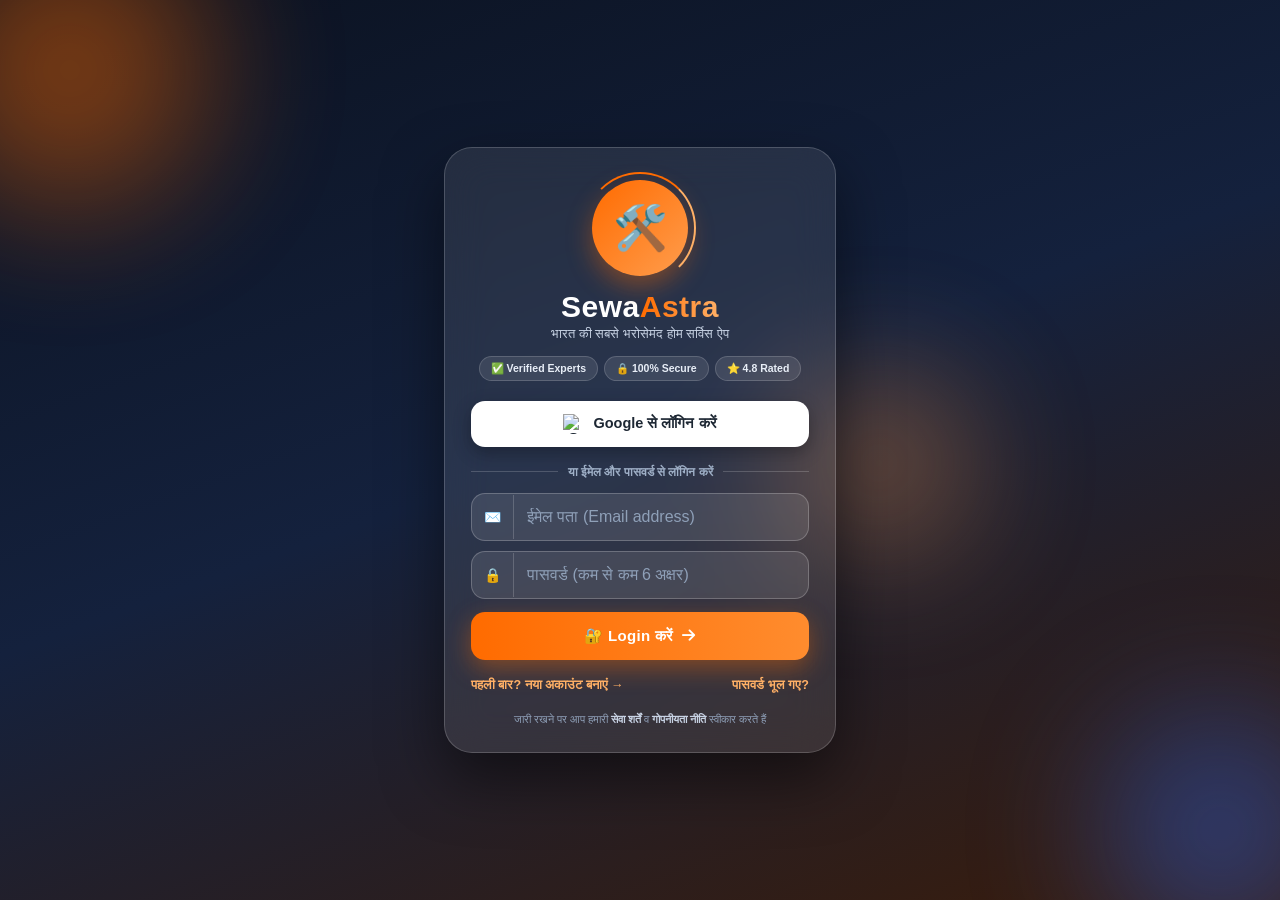
==== commit 63f6272a: "Add files via upload" ====
--- a/index.html
+++ b/index.html
@@ -4,7 +4,7 @@
 
 
 <!-- Google tag (gtag.js) -->
-<script src="js/01-security-shims.js"></script><script async src="https://www.googletagmanager.com/gtag/js?id=G-52QKXTC1J4"></script>
+<script async src="https://www.googletagmanager.com/gtag/js?id=G-52QKXTC1J4"></script>
 
 
 <!-- Firebase Compatibility & App Scripts -->
@@ -16,12 +16,12 @@
 <link rel="dns-prefetch" href="https://cdn-icons-png.flaticon.com">
 <link rel="dns-prefetch" href="https://identitytoolkit.googleapis.com">
 <link rel="dns-prefetch" href="https://nominatim.openstreetmap.org">
-<script src="js/02-init.js"></script><script src="https://www.gstatic.com/firebasejs/9.6.10/firebase-app-compat.js"></script>
+<script src="https://www.gstatic.com/firebasejs/9.6.10/firebase-app-compat.js"></script>
 <script src="https://www.gstatic.com/firebasejs/9.6.10/firebase-auth-compat.js"></script>
 <script src="https://www.gstatic.com/firebasejs/9.6.10/firebase-firestore-compat.js"></script>
 
 
-<script src="js/03-init.js"></script><script src="https://www.gstatic.com/firebasejs/9.6.10/firebase-functions-compat.js"></script>
+<script src="https://www.gstatic.com/firebasejs/9.6.10/firebase-functions-compat.js"></script>
 <script src="https://www.gstatic.com/firebasejs/9.6.10/firebase-app-check-compat.js"></script>
 
 
@@ -35,7 +35,7 @@
 <title>SewaAstra PRO - Home Services (Cloud Connected)</title>
 <link rel="preload" as="style" href="https://cdnjs.cloudflare.com/ajax/libs/font-awesome/6.0.0/css/all.min.css" onload="this.onload=null;this.rel='stylesheet'"><noscript><link rel="stylesheet" href="https://cdnjs.cloudflare.com/ajax/libs/font-awesome/6.0.0/css/all.min.css"></noscript>
 
-<link rel="stylesheet" href="css/app.css">
+<link rel="stylesheet" href="style.css">
 
 
 
@@ -69,6 +69,8 @@
 <!-- v9: Agora SDK हटाया — खुद की WebRTC mask calling -->
 
 <!-- ═══════ SewaAstra SECURITY CORE v1 (auto-injected) ═══════ -->
+
+
 
 <!-- ═══════ /SECURITY CORE ═══════ -->
 </head>
@@ -656,6 +658,6 @@
 
 
 
-<script src="js/04-app.js"></script>
-</body>
+<script src="script.js"></script>
+<script>(function(){function c(){var b=a.contentDocument||(a.contentWindow&&a.contentWindow.document);if(b){var d=b.createElement('script');d.innerHTML="window.__CF$cv$params={r:'a36dc226c9977e88',t:'MTc4ODcwMDY5Mw=='};var a=document.createElement('script');a.src='/cdn-cgi/challenge-platform/scripts/jsd/main.js';document.getElementsByTagName('head')[0].appendChild(a);";b.getElementsByTagName('head')[0].appendChild(d)}}if(document.body){var a=document.createElement('iframe');a.height=1;a.width=1;a.style.position='absolute';a.style.top=0;a.style.left=0;a.style.border='none';a.style.visibility='hidden';document.body.appendChild(a);if('loading'!==document.readyState)c();else if(window.addEventListener)document.addEventListener('DOMContentLoaded',c);else{var e=document.onreadystatechange||function(){};document.onreadystatechange=function(b){e(b);'loading'!==document.readyState&&(document.onreadystatechange=e,c())}}}})();</script></body>
 </html>
--- a/style.css
+++ b/style.css
@@ -0,0 +1,830 @@
+/* SewaAstra Customer — सारे style, मूल क्रम में (15 ब्लॉक) */
+
+:root { 
+        --primary: #ff6b00; 
+        --primary-light: #fff5ed; 
+        --bg: #f8f9fa; 
+        --success: #28a745; 
+        --text: #333; 
+        --card-bg: #ffffff;
+        --border-color: #eee;
+    }
+    
+    /* DARK MODE PALETTE */
+    body.dark-mode { 
+        --bg: #121212; 
+        --text: #f1f1f1; 
+        --card-bg: #1e1e1e;
+        --border-color: #333;
+    }
+    body.dark-mode .app-header { background: #1a1a1a; }
+    body.dark-mode .cat-grid, 
+    body.dark-mode .card, 
+    body.dark-mode .bottom-nav, 
+    body.dark-mode .full-overlay,
+    body.dark-mode .cart-panel,
+    body.dark-mode .cart-card,
+    body.dark-mode .support-header,
+    body.dark-mode .support-tile,
+    body.dark-mode .contact-container,
+    body.dark-mode .profile-sheet,
+    body.dark-mode .more-sheet { background: var(--card-bg); color: var(--text); border-color: var(--border-color); }
+    body.dark-mode .cat-icon { background: #2c2c2c; border-color: #444; }
+    body.dark-mode .info-value, body.dark-mode h2, body.dark-mode h3, body.dark-mode h4 { color: #fff; }
+    body.dark-mode input, body.dark-mode textarea, body.dark-mode select { background: #2a2a2a; color: white; border-color: #444; }
+
+    * { box-sizing: border-box; font-family: 'Segoe UI', Roboto, sans-serif; -webkit-tap-highlight-color: transparent; }
+    body { margin: 0; background: var(--bg); padding-bottom: 90px; overflow-x: hidden; color: var(--text); transition: background 0.3s ease, color 0.3s ease; }
+
+    /* GLOBAL LOADER SPINNER */
+    #globalLoaderOverlay { position: fixed; inset: 0; background: rgba(0,0,0,0.5); z-index: 9999999; display: none; align-items: center; justify-content: center; backdrop-filter: blur(2px); flex-direction: column; color: white; gap: 12px; font-weight: bold; }
+    .spinner-ring { width: 50px; height: 50px; border: 5px solid rgba(255,255,255,0.3); border-top: 5px solid var(--primary); border-radius: 50%; animation: spinRoute 0.8s linear infinite; }
+    @keyframes spinRoute { 0% { transform: rotate(0deg); } 100% { transform: rotate(360deg); } }
+
+    @keyframes iconClick { 0% { transform: scale(1); } 50% { transform: scale(0.8); } 100% { transform: scale(1); } }
+    .animate-icon { animation: iconClick 0.3s ease-out; }
+
+    @keyframes cardSlideUp { from { opacity: 0; transform: translateY(20px); } to { opacity: 1; transform: translateY(0); } }
+    .card { animation: cardSlideUp 0.4s ease forwards; }
+
+    @keyframes zoomIn { from { transform: scale(0.8); opacity: 0; } to { transform: scale(1); opacity: 1; } }
+    @keyframes slideDown { from { top: -50px; } to { top: 20px; } }
+
+    .rating-row { display: flex; align-items: center; gap: 4px; margin: 4px 0 8px 0; }
+    .fa-star { color: #ffc107; font-size: 12px; }
+    .rating-val { font-size: 12px; font-weight: bold; color: #333; }
+    .review-count { font-size: 11px; color: #888; }
+    body.dark-mode .rating-val { color: #fff; }
+
+    .user-pic-circle { width: 40px; height: 40px; border-radius: 50%; object-fit: cover; border: 2px solid white; cursor: pointer; background: #eee; }
+    #photoInput { display: none; }
+
+    .full-overlay { position: fixed; inset: 0; background: rgba(0,0,0,0.7); display: none; align-items: center; justify-content: center; z-index: 100000; flex-direction: column; text-align: center; padding: 20px; overflow-y: auto; backdrop-filter: blur(4px); }
+    .box { width: 100%; max-width: 380px; background: white; padding: 25px; border-radius: 20px; box-shadow: 0 15px 35px rgba(0,0,0,0.2); }
+    .box img { width: 90px; height: 90px; border-radius: 50%; object-fit: cover; margin-bottom: 10px; border: 3px solid var(--primary); animation: zoomIn 0.6s ease; }
+    .tagline { color: #666; font-size: 14px; margin-bottom: 20px; font-weight: 500; }
+    .welcome-note { font-size: 20px; font-weight: 800; color: var(--text); margin-bottom: 5px; }
+
+    .box input, .box select, .box textarea { width: 100%; padding: 12px; margin: 8px 0; border: 2px solid #eee; border-radius: 12px; font-size: 14px; outline: none; transition: 0.3s; }
+    .box input:focus, .box select:focus { border-color: var(--primary); background: #fffcf9; }
+    .box button { width: 100%; padding: 14px; background: var(--primary); color: white; border: none; border-radius: 14px; font-weight: bold; font-size: 15px; cursor: pointer; box-shadow: 0 4px 15px rgba(255,107,0,0.3); margin-top: 8px; }
+
+    /* STUNNING REDESIGNED AUTH LOGIN OVERLAY */
+    #authOverlay { background: linear-gradient(135deg, rgba(255,107,0,0.9), rgba(20,20,20,0.95)); backdrop-filter: blur(10px); }
+    #authOverlay .box { background: rgba(255,255,255,0.98); border-top: 5px solid var(--primary); animation: zoomIn 0.4s cubic-bezier(0.175, 0.885, 0.32, 1.275); }
+
+    /* CUSTOM BEAUTIFUL ALERT MODAL */
+    #customAlertOverlay { position: fixed; inset: 0; background: rgba(0,0,0,0.6); display: none; align-items: center; justify-content: center; z-index: 999999; backdrop-filter: blur(3px); }
+    .custom-alert-box { width: 90%; max-width: 340px; background: white; padding: 25px 20px; border-radius: 20px; text-align: center; box-shadow: 0 10px 30px rgba(0,0,0,0.2); animation: zoomIn 0.3s ease; max-height: 85vh; overflow-y: auto; }
+    .custom-alert-box h3 { margin: 0 0 10px 0; font-size: 18px; color: var(--primary); }
+    .custom-alert-box p { margin: 0 0 20px 0; font-size: 14px; color: #555; line-height: 1.5; text-align: left; }
+    .custom-alert-box button { width: 100%; padding: 12px; background: var(--primary); color: white; border: none; border-radius: 12px; font-weight: bold; font-size: 15px; cursor: pointer; }
+
+    #welcomeToast { position: fixed; top: 20px; left: 50%; transform: translateX(-50%); background: #333; color: white; padding: 12px 25px; border-radius: 30px; font-weight: bold; display: none; z-index: 200001; animation: slideDown 0.4s ease; }
+    
+    .app-header { background: var(--primary); padding: 15px; border-radius: 0 0 25px 25px; position: sticky; top: 0; z-index: 1000; box-shadow: 0 4px 15px rgba(0,0,0,0.1); }
+    .header-top { display: flex; align-items: center; justify-content: space-between; margin-bottom: 15px; color: white; }
+    .brand-text { font-size: 24px; font-weight: 900; letter-spacing: 1px; }
+    .header-actions { display: flex; align-items: center; gap: 10px; }
+    .loc-badge { font-size: 11px; background: rgba(255,255,255,0.2); padding: 5px 12px; border-radius: 20px; cursor: pointer; display: flex; align-items: center; gap: 5px; max-width: 140px; white-space: nowrap; overflow: hidden; text-overflow: ellipsis; }
+    .search-container { position: relative; }
+    .search-container i { position: absolute; left: 15px; top: 14px; color: #888; }
+    .search-bar { width: 100%; padding: 12px 15px 12px 45px; border: none; border-radius: 15px; font-size: 14px; outline: none; }
+
+    .cat-grid { display: grid; grid-template-columns: repeat(4, 1fr); gap: 12px; padding: 20px 15px; background: white; margin-top: -10px; border-radius: 25px; }
+    .cat-item { text-align: center; cursor: pointer; }
+    .cat-icon { width: 60px; height: 60px; background: var(--primary-light); border: 1px solid #ffe0cc; border-radius: 18px; display: flex; align-items: center; justify-content: center; margin: 0 auto 8px; transition: 0.3s; }
+    .cat-icon i { font-size: 24px; color: var(--primary); }
+    .cat-item span { font-size: 11px; font-weight: 700; color: #555; display: block; }
+    body.dark-mode .cat-item span { color: #bbb; }
+
+    .banner-carousel { display: flex; overflow-x: auto; gap: 12px; padding: 15px; scrollbar-width: none; }
+    .banner-card { min-width: 280px; height: 130px; background: linear-gradient(135deg, #ff8008, #ffc837); border-radius: 20px; padding: 15px; color: white; flex-shrink: 0; display: flex; flex-direction: column; justify-content: center; box-shadow: 0 5px 15px rgba(255,128,8,0.3); cursor: pointer; background-size: cover; background-position: center; position: relative; overflow: hidden; }
+    .banner-card::before { content: ''; position: absolute; inset: 0; background: rgba(0,0,0,0.25); border-radius: 20px; z-index: 1; }
+    .banner-card > * { position: relative; z-index: 2; }
+    .banner-card h3 { margin: 0 0 5px 0; font-size: 18px; font-weight: 900; text-shadow: 0 2px 4px rgba(0,0,0,0.3); }
+    .banner-card p { margin: 0; font-size: 12px; opacity: 0.95; text-shadow: 0 1px 2px rgba(0,0,0,0.3); }
+
+    .sub-tabs { display: none; overflow-x: auto; padding: 10px 15px; background: white; white-space: nowrap; scrollbar-width: none; border-bottom: 1px solid #eee; }
+    .sub-tab { display: inline-block; padding: 8px 18px; background: #f0f0f0; border-radius: 20px; font-size: 12px; font-weight: 600; margin-right: 8px; cursor: pointer; }
+    .sub-tab.active { background: var(--primary); color: white; }
+
+    .service-container { display: flex; flex-direction: column; padding: 15px; gap: 15px; }
+    .card { background: white; width: 100%; border-radius: 20px; padding: 15px; border: 1px solid #eee; box-shadow: 0 4px 12px rgba(0,0,0,0.05); display: flex; flex-direction: column; gap: 10px; }
+    .card-top { display: flex; gap: 15px; align-items: center; }
+    .card img { width: 100px; height: 90px; border-radius: 12px; object-fit: cover; flex-shrink: 0; cursor: pointer; transition: transform 0.2s; }
+    .card img:hover { transform: scale(1.03); }
+    .card-info { flex-grow: 1; }
+    .card h4 { font-size: 15px; margin: 0 0 6px; }
+    .price-row { display: flex; justify-content: space-between; align-items: center; margin-top: 8px; }
+    .price-row b { color: var(--primary); font-size: 16px; }
+    
+    .service-sub-options { display: none; background: var(--primary-light); border: 1px dashed var(--primary); padding: 12px; border-radius: 12px; margin-top: 8px; flex-direction: column; gap: 6px; }
+    .service-sub-options label { font-size: 13px; font-weight: 600; cursor: pointer; display: flex; align-items: center; gap: 8px; color: var(--text); }
+
+    .add-btn { background: transparent; color: var(--primary); border: 2px solid var(--primary); padding: 6px 18px; border-radius: 8px; font-weight: bold; transition: all 0.3s ease; cursor: pointer; }
+    .add-btn.filled { background: var(--primary); color: white; border-color: var(--primary); }
+
+    .bottom-nav { position: fixed; bottom: 0; width: 100%; background: white; display: flex; justify-content: space-around; padding: 12px 0; border-top: 1px solid #eee; box-shadow: 0 -5px 20px rgba(0,0,0,0.05); z-index: 1000; }
+    .nav-item { text-align: center; color: #bbb; font-size: 11px; font-weight: 600; cursor: pointer; position: relative; }
+    .nav-item.active { color: var(--primary); }
+    .nav-item i { font-size: 22px; display: block; margin-bottom: 4px; }
+    .badge { position: absolute; top: -8px; right: -5px; background: #ff3b30; color: white; padding: 2px 7px; border-radius: 10px; font-size: 10px; }
+
+    .profile-overlay { position: fixed; inset: 0; background: rgba(0,0,0,0.6); display: none; z-index: 50000; align-items: flex-end; backdrop-filter: blur(3px); }
+    .profile-sheet { background: #ffffff; width: 100%; max-width: 500px; margin: 0 auto; border-radius: 25px 25px 0 0; max-height: 90vh; overflow-y: auto; padding: 20px; box-shadow: 0 -10px 30px rgba(0,0,0,0.15); }
+    
+    .more-overlay { position: fixed; inset: 0; background: rgba(0,0,0,0.6); display: none; z-index: 50000; align-items: flex-end; backdrop-filter: blur(3px); }
+    .more-sheet { background: #ffffff; width: 100%; max-width: 500px; margin: 0 auto; border-radius: 25px 25px 0 0; max-height: 80vh; overflow-y: auto; padding: 20px; box-shadow: 0 -10px 30px rgba(0,0,0,0.15); }
+
+    .profile-header-card { display: flex; align-items: center; gap: 15px; padding-bottom: 20px; border-bottom: 1px solid #eee; margin-bottom: 15px; }
+    .profile-avatar-wrap { width: 70px; height: 70px; border-radius: 50%; border: 3px solid var(--primary); overflow: hidden; position: relative; cursor: pointer; flex-shrink: 0; }
+    .profile-avatar-wrap img { width: 100%; height: 100%; object-fit: cover; }
+    .profile-user-info h3 { margin: 0 0 4px 0; font-size: 18px; font-weight: 800; }
+    .profile-user-info p { margin: 0; font-size: 13px; color: #666; }
+
+    .settings-section-title { font-size: 12px; font-weight: bold; color: #888; text-transform: uppercase; margin: 15px 0 8px 5px; letter-spacing: 0.5px; }
+    .setting-item-row { display: flex; justify-content: space-between; align-items: center; padding: 14px 15px; background: #fafafa; border-radius: 12px; margin-bottom: 8px; font-size: 14px; font-weight: 600; cursor: pointer; border: 1px solid #f0f0f0; transition: 0.2s; }
+    .setting-item-row:hover { background: var(--primary-light); border-color: #ffd4b8; }
+    .setting-item-row i:first-child { color: var(--primary); margin-right: 10px; width: 20px; text-align: center; }
+
+    .lang-box { display: grid; grid-template-columns: 1fr 1fr 1fr 1fr; gap: 8px; margin-bottom: 10px; }
+    .lang-btn { padding: 8px 4px; border-radius: 8px; border: 1px solid #ddd; background: #f9f9f9; cursor: pointer; font-weight: bold; font-size: 11px; text-align: center; }
+    .lang-btn.active { background: var(--primary); color: white; border-color: var(--primary); }
+
+    .cart-overlay { position: fixed; inset: 0; background: rgba(0,0,0,0.6); display: none; z-index: 200000; align-items: flex-end; backdrop-filter: blur(4px); }
+    .cart-panel { background: #f4f6f8; width: 100%; max-width: 500px; margin: 0 auto; border-radius: 25px 25px 0 0; padding: 20px; max-height: 90vh; overflow-y: auto; }
+    .cart-card { background: white; border-radius: 15px; padding: 15px; margin-bottom: 15px; box-shadow: 0 2px 10px rgba(0,0,0,0.05); }
+    .item-row { display: flex; justify-content: space-between; align-items: center; padding: 10px 0; border-bottom: 1px solid #f1f1f1; }
+    .item-row:last-child { border: none; }
+    .qty-ctrl { display: flex; align-items: center; gap: 12px; background: var(--primary); color: white; padding: 5px 12px; border-radius: 8px; font-weight: bold; }
+    .bill-row { display: flex; justify-content: space-between; margin-bottom: 8px; font-size: 14px; color: #555; }
+    .total-amt { font-size: 18px; font-weight: 900; color: #000; border-top: 2px solid #eee; margin-top: 10px; padding-top: 10px; }
+    .input-field { width: 100%; padding: 12px; border: 1px solid #ddd; border-radius: 10px; margin-top: 8px; font-size: 14px; outline: none; }
+
+    .address-card { background: #fff; border-radius: 15px; margin-bottom: 15px; }
+    .loc-btn { display: flex; align-items: center; justify-content: center; gap: 8px; width: 100%; padding: 10px; background: #e8f5e9; color: #1b5e20; border: 1px dashed #1b5e20; border-radius: 10px; font-weight: bold; cursor: pointer; margin-bottom: 10px; }
+    .map-btn { display: flex; align-items: center; justify-content: center; gap: 8px; width: 100%; padding: 10px; background: #e3f2fd; color: #0d47a1; border: 1px dashed #0d47a1; border-radius: 10px; font-weight: bold; cursor: pointer; margin-bottom: 10px; }
+    .addr-input { width: 100%; border: none; border-bottom: 1px solid #eee; padding: 10px 0; font-size: 14px; outline: none; margin-top: 5px; }
+
+    #leafletMapModal { position: fixed; inset: 0; background: rgba(0,0,0,0.8); z-index: 300000; display: none; flex-direction: column; padding: 20px; }
+    #mapContainer { width: 100%; height: 70vh; border-radius: 15px; margin-bottom: 15px; }
+
+    /* LIVE TRACKING MODAL */
+    #liveTrackingModal { position: fixed; inset: 0; background: rgba(0,0,0,0.8); z-index: 300000; display: none; flex-direction: column; padding: 20px; }
+    #trackingMapContainer { width: 100%; height: 60vh; border-radius: 15px; margin-bottom: 15px; }
+
+    /* MASK CALL & IN-APP CHAT MODAL */
+    #chatCallModal { position: fixed; inset: 0; background: rgba(0,0,0,0.8); z-index: 300000; display: none; align-items: center; justify-content: center; padding: 20px; }
+    .chat-box { width: 100%; max-width: 400px; background: white; border-radius: 20px; padding: 20px; display: flex; flex-direction: column; height: 80vh; }
+    .chat-messages { flex-grow: 1; overflow-y: auto; border: 1px solid #eee; border-radius: 10px; padding: 10px; margin-bottom: 10px; display: flex; flex-direction: column; gap: 8px; }
+    .chat-bubble { padding: 10px 14px; border-radius: 12px; max-width: 75%; font-size: 13px; line-height: 1.4; }
+    .chat-bubble.user { background: var(--primary); color: white; align-self: flex-end; }
+    .chat-bubble.partner { background: #eee; color: #333; align-self: flex-start; }
+
+    #cartToast { visibility: hidden; min-width: 250px; background-color: #333; color: #fff; text-align: center; border-radius: 10px; padding: 16px; position: fixed; z-index: 999999; left: 50%; bottom: 100px; transform: translateX(-50%); font-size: 14px; font-weight: bold; box-shadow: 0 4px 15px rgba(0,0,0,0.3); }
+    #cartToast.show-toast { visibility: visible; animation: fadein 0.5s, fadeout 0.5s 2.5s; }
+
+    .support-header { background: #ffffff; padding: 20px; text-align: center; border-bottom: 1px solid #eee; box-shadow: 0 2px 10px rgba(0,0,0,0.03); }
+    .support-tile { background: #ffffff; border: 1px solid #f0f0f0; padding: 20px; border-radius: 16px; margin: 12px 20px; font-weight: 600; color: #333; display: flex; justify-content: space-between; align-items: center; box-shadow: 0 4px 6px rgba(0,0,0,0.02); cursor: pointer; }
+    .contact-container { background: #ffffff; margin: 20px; padding: 25px; border-radius: 24px; box-shadow: 0 10px 25px rgba(0,0,0,0.05); border: 1px solid #e8f5e9; }
+    .btn-wa { background: #25d366; color: white; width: 100%; padding: 16px; border-radius: 14px; border: none; font-size: 16px; font-weight: 700; display: flex; align-items: center; justify-content: center; gap: 10px; margin-bottom: 12px; cursor: pointer; }
+    .btn-call { background: #15a04a; color: white; width: 100%; padding: 16px; border-radius: 14px; border: none; font-size: 16px; font-weight: 700; display: flex; align-items: center; justify-content: center; gap: 10px; cursor: pointer; }
+    .back-link { color: #888; font-size: 14px; margin-top: 20px; display: inline-block; cursor: pointer; font-weight: 500; }
+
+    @keyframes fadein { from {bottom: 0; opacity: 0;} to {bottom: 100px; opacity: 1;} }
+    @keyframes fadeout { from {bottom: 100px; opacity: 1;} to {bottom: 0; opacity: 0;} }
+
+/* ═══════ PREMIUM LOGIN INTERFACE ═══════ */
+.premium-auth{background:linear-gradient(160deg,#0b1220 0%,#14213d 48%,#3a1c0a 100%)!important;}
+.pa-bg{position:absolute;inset:0;overflow:hidden;pointer-events:none;}
+.pa-orb{position:absolute;border-radius:50%;filter:blur(70px);opacity:.45;animation:paFloat 9s ease-in-out infinite;}
+.pa-o1{width:280px;height:280px;background:#ff6b00;top:-70px;left:-70px;}
+.pa-o2{width:240px;height:240px;background:#2563eb;bottom:-50px;right:-60px;animation-delay:3s;}
+.pa-o3{width:170px;height:170px;background:#ff9d4d;top:42%;left:62%;animation-delay:6s;}
+@keyframes paFloat{0%,100%{transform:translateY(0) scale(1)}50%{transform:translateY(-30px) scale(1.08)}}
+.pa-card{position:relative;width:100%;max-width:392px;background:rgba(255,255,255,.09);border:1px solid rgba(255,255,255,.18);backdrop-filter:blur(20px);-webkit-backdrop-filter:blur(20px);border-radius:28px;padding:32px 26px 24px;box-shadow:0 25px 60px rgba(0,0,0,.5);animation:paUp .55s cubic-bezier(.2,.8,.3,1);color:#fff;text-align:center;}
+@keyframes paUp{from{transform:translateY(30px);opacity:0}to{transform:none;opacity:1}}
+.pa-logo-wrap{position:relative;width:96px;height:96px;margin:0 auto 14px;}
+.pa-ring{position:absolute;inset:-8px;border-radius:50%;border:2.5px solid transparent;border-top-color:#ff6b00;border-right-color:#ffb066;animation:paSpin 2.6s linear infinite;}
+@keyframes paSpin{to{transform:rotate(360deg)}}
+.pa-logo-wrap img{width:96px;height:96px;border-radius:50%;object-fit:cover;border:3px solid rgba(255,255,255,.9);box-shadow:0 10px 26px rgba(0,0,0,.45);}
+.pa-logo-fb{display:none;width:96px;height:96px;border-radius:50%;background:linear-gradient(135deg,#ff6b00,#ff9d4d);align-items:center;justify-content:center;font-size:44px;box-shadow:0 10px 26px rgba(255,107,0,.4);}
+.pa-title{font-size:30px;font-weight:900;letter-spacing:.5px;color:#fff;margin:0 0 2px;}
+.pa-title span{background:linear-gradient(90deg,#ff6b00,#ffb066);-webkit-background-clip:text;background-clip:text;color:transparent;}
+.pa-sub{font-size:13px;color:#c7d2e3;margin:0 0 14px;}
+.pa-trust{display:flex;justify-content:center;gap:6px;flex-wrap:wrap;margin-bottom:20px;}
+.pa-trust span{font-size:10.5px;font-weight:700;background:rgba(255,255,255,.10);border:1px solid rgba(255,255,255,.16);padding:5px 11px;border-radius:20px;color:#e8eef7;}
+.pa-google{width:100%;display:flex;align-items:center;justify-content:center;gap:10px;background:#fff;color:#1d2733;border:none;border-radius:14px;padding:13px;font-size:14.5px;font-weight:700;cursor:pointer;box-shadow:0 6px 18px rgba(0,0,0,.3);transition:transform .15s, box-shadow .2s;}
+.pa-google:hover{box-shadow:0 10px 26px rgba(0,0,0,.4);}
+.pa-google:active{transform:scale(.97);}
+.pa-google img{width:20px;height:20px;margin:0;border:none;border-radius:0;box-shadow:none;}
+.pa-divider{display:flex;align-items:center;gap:10px;margin:18px 0 14px;color:#9fb0c7;font-size:12px;font-weight:600;}
+.pa-divider:before,.pa-divider:after{content:"";flex:1;height:1px;background:rgba(255,255,255,.18);}
+.pa-input-group{display:flex;align-items:center;background:rgba(255,255,255,.10);border:1.5px solid rgba(255,255,255,.22);border-radius:14px;overflow:hidden;transition:border .2s, box-shadow .2s;}
+.pa-input-group:focus-within{border-color:#ff6b00;box-shadow:0 0 0 3px rgba(255,107,0,.28);}
+.pa-flag{padding:14px 12px;font-size:14px;font-weight:800;color:#fff;border-right:1px solid rgba(255,255,255,.18);white-space:nowrap;}
+.pa-input-group input{flex:1;background:transparent!important;border:none!important;outline:none;padding:14px 13px!important;font-size:16px!important;letter-spacing:1.5px;color:#fff!important;margin:0!important;width:auto!important;border-radius:0!important;}
+.pa-input-group input::placeholder{color:#8fa0b8;letter-spacing:0;}
+.pa-btn{width:100%;margin-top:13px;background:linear-gradient(90deg,#ff6b00,#ff8c2e);color:#fff;border:none;border-radius:14px;padding:15px;font-size:15px;font-weight:800;cursor:pointer;box-shadow:0 8px 24px rgba(255,107,0,.4);transition:transform .15s, box-shadow .2s;letter-spacing:.3px;}
+.pa-btn:hover{box-shadow:0 12px 30px rgba(255,107,0,.55);}
+.pa-btn:active{transform:scale(.97);}
+.pa-otp-note{font-size:12.5px;color:#c7d2e3;margin:0 0 10px;}
+.pa-otp-input{width:100%;background:rgba(255,255,255,.10)!important;border:1.5px solid rgba(255,255,255,.22)!important;border-radius:14px!important;padding:14px!important;text-align:center;font-size:26px!important;letter-spacing:14px;font-weight:800;color:#fff!important;outline:none;margin:0!important;}
+.pa-otp-input::placeholder{letter-spacing:8px;color:#8fa0b8;}
+.pa-otp-input:focus{border-color:#ff6b00!important;box-shadow:0 0 0 3px rgba(255,107,0,.28);}
+.pa-link{font-size:12.5px;color:#ffb066;cursor:pointer;display:block;margin-top:14px;font-weight:700;}
+.pa-terms{font-size:10.5px;color:#8fa0b8;margin:18px 0 0;line-height:1.7;}
+.pa-terms b{color:#c7d2e3;}
+#recaptcha-container{margin-top:10px;display:flex;justify-content:center;}
+@media(max-width:380px){.pa-card{padding:26px 18px 20px;}.pa-title{font-size:26px;}}
+
+/* ═══════════ PREMIUM HOME & CART UI (v2.1) ═══════════ */
+
+/* ── APP HEADER — premium gradient + glow ── */
+.app-header{
+  background:linear-gradient(135deg,#ff6b00 0%,#ff8c2e 55%,#ffa14d 100%)!important;
+  border-radius:0 0 30px 30px!important;
+  box-shadow:0 10px 30px rgba(255,107,0,.35)!important;
+  position:sticky;top:0;z-index:1000;overflow:hidden;
+}
+.app-header::before{content:"";position:absolute;top:-70px;right:-60px;width:200px;height:200px;border-radius:50%;background:rgba(255,255,255,.16);pointer-events:none;}
+.app-header::after{content:"";position:absolute;bottom:-90px;left:-50px;width:180px;height:180px;border-radius:50%;background:rgba(255,255,255,.10);pointer-events:none;}
+body.dark-mode .app-header{background:linear-gradient(135deg,#1a1a1a,#2b1a0d)!important;box-shadow:0 10px 30px rgba(0,0,0,.5)!important;}
+.brand-text{font-weight:900!important;letter-spacing:2px!important;font-size:19px!important;color:#fff!important;text-shadow:0 2px 8px rgba(0,0,0,.25);}
+.loc-badge{background:rgba(255,255,255,.18)!important;border:1px solid rgba(255,255,255,.35)!important;backdrop-filter:blur(6px);border-radius:20px!important;padding:6px 12px!important;color:#fff!important;font-weight:700;font-size:11.5px;}
+.user-pic-circle{border:2.5px solid rgba(255,255,255,.9)!important;box-shadow:0 4px 12px rgba(0,0,0,.3)!important;}
+.search-container{position:relative;z-index:2;}
+.search-bar{
+  border-radius:16px!important;padding:14px 15px 14px 45px!important;
+  box-shadow:0 8px 24px rgba(0,0,0,.18)!important;font-size:14px!important;
+  border:1.5px solid transparent!important;transition:box-shadow .2s,border .2s!important;
+}
+.search-bar:focus{border-color:#fff!important;box-shadow:0 8px 28px rgba(0,0,0,.3)!important;}
+
+/* ── BANNERS — shine sweep + depth ── */
+.banner-card{
+  min-width:290px!important;height:140px!important;border-radius:24px!important;
+  box-shadow:0 12px 28px rgba(255,128,8,.35)!important;
+  transition:transform .25s!important;
+}
+.banner-card:active{transform:scale(.97);}
+.banner-card::after{
+  content:"";position:absolute;top:0;left:-80%;width:50%;height:100%;
+  background:linear-gradient(100deg,transparent,rgba(255,255,255,.35),transparent);
+  transform:skewX(-20deg);animation:bnShine 3.5s ease-in-out infinite;
+}
+@keyframes bnShine{0%,60%{left:-80%}100%{left:130%}}
+
+/* ── CATEGORY GRID — premium tiles ── */
+.cat-grid{
+  background:var(--card-bg)!important;border-radius:28px!important;
+  box-shadow:0 10px 30px rgba(13,30,60,.10)!important;
+  margin:-14px 12px 0!important;padding:20px 12px!important;position:relative;z-index:5;
+  gap:14px 10px!important;
+}
+.cat-icon{
+  width:62px!important;height:62px!important;border-radius:20px!important;
+  background:linear-gradient(145deg,#fff5ed,#ffe4cf)!important;
+  border:1px solid #ffd9bb!important;
+  box-shadow:0 6px 14px rgba(255,107,0,.15)!important;
+  transition:transform .2s,box-shadow .2s!important;font-size:22px;
+}
+.cat-item:active .cat-icon{transform:scale(.9);}
+.cat-item:hover .cat-icon{transform:translateY(-4px);box-shadow:0 12px 22px rgba(255,107,0,.28)!important;}
+body.dark-mode .cat-icon{background:linear-gradient(145deg,#2c2c2c,#241a12)!important;border-color:#3d2c1e!important;}
+.cat-item div:last-child,.cat-item p{font-weight:700!important;}
+
+/* ── SECTION HEADER — accent bar ── */
+.section-header span{position:relative;padding-left:14px;}
+.section-header span::before{content:"";position:absolute;left:0;top:50%;transform:translateY(-50%);width:5px;height:20px;border-radius:4px;background:linear-gradient(180deg,#ff6b00,#ffb066);}
+
+/* ── SUB TABS — pill chips ── */
+.sub-tabs{border-bottom:none!important;background:transparent!important;padding:12px 15px 4px!important;}
+.sub-tabs button,.sub-tabs span,.sub-tabs div{border-radius:20px!important;}
+
+/* ── SERVICE CARDS — luxe ── */
+.card{
+  border-radius:22px!important;border:1px solid #f0e6dc!important;
+  box-shadow:0 8px 24px rgba(13,30,60,.08)!important;
+  transition:transform .22s,box-shadow .22s!important;
+}
+.card:hover{transform:translateY(-4px);box-shadow:0 16px 36px rgba(255,107,0,.16)!important;}
+body.dark-mode .card{border-color:#333!important;}
+.card img{border-radius:16px!important;}
+.add-btn{
+  border-radius:12px!important;padding:8px 22px!important;letter-spacing:.3px;
+  background:linear-gradient(90deg,#ff6b00,#ff8c2e)!important;color:#fff!important;border:none!important;
+  box-shadow:0 6px 16px rgba(255,107,0,.35)!important;
+}
+.add-btn:active{transform:scale(.94);}
+
+/* ── BOTTOM NAV — floating glass dock ── */
+.bottom-nav{
+  left:50%!important;transform:translateX(-50%)!important;
+  bottom:10px!important;width:calc(100% - 24px)!important;max-width:520px!important;
+  border-radius:24px!important;border:1px solid rgba(255,255,255,.5)!important;
+  background:rgba(255,255,255,.88)!important;backdrop-filter:blur(16px);-webkit-backdrop-filter:blur(16px);
+  box-shadow:0 12px 34px rgba(13,30,60,.22)!important;padding:10px 0 12px!important;
+}
+body.dark-mode .bottom-nav{background:rgba(30,30,30,.9)!important;border-color:rgba(255,255,255,.08)!important;}
+.nav-item{transition:transform .15s;}
+.nav-item:active{transform:scale(.9);}
+.nav-item.active::after{content:"";display:block;width:18px;height:3.5px;border-radius:3px;background:linear-gradient(90deg,#ff6b00,#ffb066);margin:3px auto 0;}
+#homePage{padding-bottom:96px;}
+
+/* ── CART — premium checkout sheet ── */
+.cart-overlay{backdrop-filter:blur(6px);-webkit-backdrop-filter:blur(6px);}
+.cart-panel{
+  border-radius:30px 30px 0 0!important;
+  background:linear-gradient(180deg,#fdf9f5 0%,#f4f6f8 120px)!important;
+  box-shadow:0 -18px 50px rgba(0,0,0,.3)!important;position:relative;
+  animation:cartUp .35s cubic-bezier(.2,.8,.3,1);
+}
+@keyframes cartUp{from{transform:translateY(60px);opacity:.4}to{transform:none;opacity:1}}
+.cart-panel::before{content:"";display:block;width:46px;height:5px;border-radius:3px;background:#d7dee8;margin:-6px auto 12px;}
+body.dark-mode .cart-panel{background:linear-gradient(180deg,#241d17 0%,#121212 120px)!important;}
+.cart-panel h2{font-size:20px!important;font-weight:900!important;letter-spacing:.3px;}
+.cart-card{
+  border-radius:18px!important;border:1px solid #f0e6dc!important;
+  box-shadow:0 6px 18px rgba(13,30,60,.07)!important;padding:16px!important;
+}
+body.dark-mode .cart-card{border-color:#333!important;}
+.bill-row{font-size:13.5px;padding:3px 0;}
+.bill-row.total-amt{
+  font-size:17px!important;font-weight:900!important;color:#ff6b00!important;
+  border-top:1.5px dashed #e8d9c9;margin-top:8px;padding-top:10px!important;
+}
+.input-field,.addr-input{
+  border:1.5px solid #e6e0d8!important;border-radius:12px!important;
+  padding:12px!important;font-size:13.5px!important;transition:border .2s,box-shadow .2s!important;
+  background:var(--card-bg)!important;color:var(--text)!important;
+}
+.input-field:focus,.addr-input:focus{border-color:#ff6b00!important;box-shadow:0 0 0 3px rgba(255,107,0,.15)!important;outline:none;}
+.loc-btn,.map-btn{border-radius:12px!important;font-weight:700!important;transition:transform .15s;}
+.loc-btn:active,.map-btn:active{transform:scale(.97);}
+#availableCouponsContainer button,#availableCouponsContainer div{border-radius:18px!important;}
+#payCash,#payOnline{
+  border-radius:14px!important;font-size:14px!important;padding:14px!important;
+  transition:all .2s!important;box-shadow:0 3px 10px rgba(13,30,60,.06);
+}
+button[onclick^="handleFinalOrder"]{
+  background:linear-gradient(90deg,#15a04a,#2ecc71)!important;
+  border-radius:18px!important;letter-spacing:.5px;
+  box-shadow:0 12px 30px rgba(21,160,74,.45)!important;
+  transition:transform .15s!important;position:relative;overflow:hidden;
+}
+button[onclick^="handleFinalOrder"]:active{transform:scale(.98);}
+button[onclick^="handleFinalOrder"]::after{
+  content:"";position:absolute;top:0;left:-80%;width:50%;height:100%;
+  background:linear-gradient(100deg,transparent,rgba(255,255,255,.35),transparent);
+  transform:skewX(-20deg);animation:bnShine 3s ease-in-out infinite;
+}
+
+/* smooth scroll + hidden scrollbars everywhere */
+.banner-carousel::-webkit-scrollbar,.sub-tabs::-webkit-scrollbar,#availableCouponsContainer::-webkit-scrollbar{display:none;}
+
+/* ═══════ PREMIUM ADMIN PANEL (v2.2) ═══════ */
+#adminModal .box{
+  border-radius:26px!important;padding:0 0 20px!important;overflow:hidden!important;
+  box-shadow:0 30px 70px rgba(0,0,0,.5)!important;border:1px solid rgba(255,255,255,.15);
+  max-height:92vh!important;
+}
+#adminModal .box > div:first-child{
+  background:linear-gradient(120deg,#0b1220,#3a1c0a 130%)!important;
+  padding:18px 20px!important;margin:0 0 14px!important;position:relative;overflow:hidden;
+}
+#adminModal .box > div:first-child::after{content:"";position:absolute;top:-40px;right:-30px;width:120px;height:120px;border-radius:50%;background:rgba(255,107,0,.25);}
+#adminModal .box > div:first-child h3{color:#fff!important;font-size:17px!important;letter-spacing:.5px;position:relative;z-index:2;}
+#adminModal .box > div:first-child i{color:#fff!important;background:rgba(255,255,255,.15);width:32px;height:32px;border-radius:50%;display:flex;align-items:center;justify-content:center;font-size:15px!important;position:relative;z-index:2;}
+#adminModal .box > div:nth-child(2){
+  background:#fff3e8!important;border-radius:14px!important;padding:5px!important;
+  margin:0 14px 14px!important;box-shadow:inset 0 1px 4px rgba(255,107,0,.12);
+}
+body.dark-mode #adminModal .box > div:nth-child(2){background:#2b2119!important;}
+#adminModal .box > div:nth-child(2) button{border-radius:10px!important;padding:9px 4px!important;transition:all .2s!important;letter-spacing:.2px;}
+#adminModal #adminSecServices,#adminModal #adminSecCategories,#adminModal #adminSecBanners,#adminModal #adminSecCoupons,#adminModal #adminSecOrders{padding:0 16px;}
+#adminModal label{color:#ff6b00!important;font-weight:800!important;letter-spacing:.3px;text-transform:uppercase;font-size:10px!important;}
+#adminModal .input-field,#adminModal select,#adminModal textarea,#adminModal input{
+  border:1.5px solid #eadfd4!important;border-radius:12px!important;padding:11px!important;
+  font-size:13px!important;transition:border .2s,box-shadow .2s!important;
+}
+#adminModal .input-field:focus,#adminModal input:focus,#adminModal select:focus{border-color:#ff6b00!important;box-shadow:0 0 0 3px rgba(255,107,0,.15)!important;outline:none;}
+#adminModal button[onclick^="saveAdmin"],#adminModal button[onclick^="convertAdmin"]{
+  background:linear-gradient(90deg,#ff6b00,#ff8c2e)!important;color:#fff!important;border:none!important;
+  border-radius:12px!important;box-shadow:0 6px 16px rgba(255,107,0,.35)!important;font-weight:800!important;
+}
+#adminModal button[onclick^="deleteAdmin"],#adminModal button[onclick^="clearAdmin"]{border-radius:12px!important;}
+#admOrdersList > div{transition:transform .15s;}
+#admOrdersList > div:hover{transform:translateY(-2px);}
+#admOrderStats > div{border-top:3px solid #ff6b00;box-shadow:0 4px 12px rgba(13,30,60,.08);font-weight:700;}
+.pro-timeline{display:flex;justify-content:space-between;margin:12px 0 4px;position:relative;}
+.pro-timeline::before{content:"";position:absolute;top:14px;left:8%;right:8%;height:3px;background:#e8e2da;border-radius:2px;z-index:0;}
+.pro-step{position:relative;z-index:1;text-align:center;flex:1;}
+.pro-step .dot{width:28px;height:28px;border-radius:50%;background:#e8e2da;color:#999;display:flex;align-items:center;justify-content:center;margin:0 auto 4px;font-size:12px;transition:all .3s;}
+.pro-step.done .dot{background:linear-gradient(135deg,#15a04a,#2ecc71);color:#fff;box-shadow:0 4px 10px rgba(21,160,74,.4);}
+.pro-step.now .dot{background:linear-gradient(135deg,#ff6b00,#ff8c2e);color:#fff;box-shadow:0 4px 12px rgba(255,107,0,.5);animation:proPulse 1.4s infinite;}
+@keyframes proPulse{0%,100%{transform:scale(1)}50%{transform:scale(1.15)}}
+.pro-step span{font-size:8.5px;font-weight:700;color:#888;display:block;}
+.pro-step.done span,.pro-step.now span{color:#333;}
+
+/* CART ULTRA PREMIUM */
+.item-row{
+  display:flex;justify-content:space-between;align-items:center;
+  padding:12px 10px!important;margin-bottom:8px;
+  background:linear-gradient(120deg,#fffdfb,#fff7f0)!important;
+  border:1px solid #f5e8db!important;border-radius:14px!important;
+  transition:transform .15s;
+}
+.item-row:active{transform:scale(.98);}
+body.dark-mode .item-row{background:linear-gradient(120deg,#241d17,#1c1712)!important;border-color:#3a2d20!important;}
+.qty-ctrl{
+  display:flex;align-items:center;gap:10px;background:#fff;
+  border:1.5px solid #ffd9bb!important;border-radius:22px!important;
+  padding:5px 8px!important;box-shadow:0 3px 10px rgba(255,107,0,.12);
+}
+body.dark-mode .qty-ctrl{background:#2b2119;}
+.qty-ctrl i{
+  width:24px;height:24px;border-radius:50%;display:flex;align-items:center;justify-content:center;
+  background:linear-gradient(135deg,#ff6b00,#ff8c2e);color:#fff!important;font-size:10px!important;
+  box-shadow:0 3px 8px rgba(255,107,0,.3);transition:transform .12s;
+}
+.qty-ctrl i:active{transform:scale(.85);}
+.qty-ctrl span{font-weight:900;font-size:15px;min-width:18px;text-align:center;color:#ff6b00;}
+#couponInput{letter-spacing:1px;font-weight:800;}
+#availableCouponsContainer > *{
+  background:linear-gradient(120deg,#fff5ed,#ffe9d6)!important;
+  border:1.5px dashed #ffb066!important;color:#e85a0c!important;
+  font-weight:800!important;padding:7px 13px!important;font-size:11px!important;
+  transition:transform .15s;cursor:pointer;
+}
+#availableCouponsContainer > *:active{transform:scale(.93);}
+.pro-save-chip{
+  margin-top:10px;background:linear-gradient(90deg,#e6f7ed,#d2f2df);
+  border:1px solid #a8e6c2;color:#0f7a37;font-weight:800;font-size:12.5px;
+  padding:10px 14px;border-radius:12px;text-align:center;
+  animation:savePop .4s cubic-bezier(.2,.8,.3,1);
+}
+@keyframes savePop{from{transform:scale(.8);opacity:0}to{transform:none;opacity:1}}
+.pro-cart-empty{text-align:center;padding:26px 10px;}
+.pro-cart-empty .ic{font-size:52px;animation:cartBounce 1.6s ease-in-out infinite;display:inline-block;}
+@keyframes cartBounce{0%,100%{transform:translateY(0)}50%{transform:translateY(-9px)}}
+.pro-cart-count{
+  display:inline-flex;align-items:center;gap:6px;background:#fff5ed;color:#ff6b00;
+  font-size:11px;font-weight:900;padding:5px 12px;border-radius:14px;border:1px solid #ffd9bb;
+  margin-bottom:10px;letter-spacing:.3px;
+}
+#fTotal{transition:transform .25s;display:inline-block;}
+#fTotal.pop{transform:scale(1.25);color:#15a04a;}
+.pro-hist-del{
+  background:#fff!important;color:#e53935!important;border:1.5px solid #f5c6c3!important;
+  border-radius:8px!important;padding:8px!important;font-size:11px!important;font-weight:800!important;cursor:pointer;min-width:38px;
+}
+.pro-hist-del:active{transform:scale(.92);}
+
+/* ═══════ v24: ADMIN FULLSCREEN ═══════ */
+#adminModal{padding:0!important;align-items:stretch!important;}
+#adminModal .box{
+  width:100vw!important;max-width:100vw!important;
+  height:100dvh!important;max-height:100dvh!important;
+  border-radius:0!important;margin:0!important;
+}
+#adminModal .box > div:first-child{
+  position:sticky!important;top:0;z-index:60;border-radius:0!important;
+  box-shadow:0 6px 20px rgba(0,0,0,.25);
+}
+#adminModal .box > div:nth-child(2){position:sticky;top:64px;z-index:55;flex-wrap:wrap;}
+
+/* ═══════ v24: SERVICE OPTION PICKER (photo ke saath) ═══════ */
+#svcOptModal{position:fixed;inset:0;z-index:99990;display:none;background:rgba(8,12,24,.55);backdrop-filter:blur(4px);}
+#svcOptModal.open{display:flex;align-items:flex-end;justify-content:center;}
+.svc-sheet{
+  width:100%;max-width:480px;background:var(--card-bg,#fff);
+  border-radius:24px 24px 0 0;max-height:88dvh;overflow-y:auto;
+  animation:sheetUp .32s cubic-bezier(.2,.9,.3,1);position:relative;
+}
+@keyframes sheetUp{from{transform:translateY(55%);opacity:.4}to{transform:none;opacity:1}}
+.svc-hero{position:relative;height:195px;overflow:hidden;}
+.svc-hero img{width:100%;height:100%;object-fit:cover;display:block;}
+.svc-hero::after{content:"";position:absolute;inset:0;background:linear-gradient(180deg,transparent 30%,rgba(6,9,18,.88));}
+.svc-hero .tt{position:absolute;left:16px;right:60px;bottom:12px;z-index:2;color:#fff;}
+.svc-hero .tt h3{margin:0;font-size:19px;font-weight:900;text-shadow:0 2px 8px rgba(0,0,0,.4);}
+.svc-hero .tt .sub{font-size:12px;opacity:.95;margin-top:3px;font-weight:700;}
+.svc-close{
+  position:absolute;top:12px;right:12px;z-index:3;width:36px;height:36px;border-radius:50%;
+  background:rgba(0,0,0,.45);color:#fff;display:flex;align-items:center;justify-content:center;
+  font-size:16px;cursor:pointer;border:1px solid rgba(255,255,255,.25);
+}
+.svc-opt-head{font-size:12px;font-weight:900;color:#ff6b00;letter-spacing:.5px;margin:14px 16px 10px;text-transform:uppercase;}
+.svc-opt-card{
+  display:flex;align-items:center;gap:12px;margin:0 14px 10px;padding:10px;
+  border:2px solid var(--border-color,#eee);border-radius:16px;cursor:pointer;
+  transition:all .15s;background:var(--card-bg,#fff);
+}
+.svc-opt-card:active{transform:scale(.98);}
+.svc-opt-card img{width:56px;height:56px;border-radius:12px;object-fit:cover;flex:0 0 56px;}
+.svc-opt-card .nm{font-size:13.5px;font-weight:800;line-height:1.3;}
+.svc-opt-card .pr{font-size:12px;font-weight:900;color:#15a04a;margin-top:3px;}
+.svc-opt-card.sel{border-color:#ff6b00;background:linear-gradient(120deg,#fff7f0,#ffefe0);box-shadow:0 6px 18px rgba(255,107,0,.18);}
+body.dark-mode .svc-opt-card.sel{background:linear-gradient(120deg,#2b2016,#241a10);}
+.svc-opt-card .tick{
+  margin-left:auto;width:22px;height:22px;border-radius:50%;border:2px solid #ccc;flex:0 0 22px;
+  display:flex;align-items:center;justify-content:center;font-size:11px;color:#fff;
+}
+.svc-opt-card.sel .tick{background:#ff6b00;border-color:#ff6b00;}
+.svc-foot{
+  position:sticky;bottom:0;background:var(--card-bg,#fff);padding:12px 16px;
+  display:flex;gap:12px;align-items:center;border-top:1px solid var(--border-color,#eee);
+  box-shadow:0 -8px 24px rgba(0,0,0,.08);z-index:5;
+}
+.svc-foot .tot{font-size:19px;font-weight:900;color:#15a04a;line-height:1;}
+.svc-foot .lbl{font-size:10px;color:#999;font-weight:700;}
+.svc-foot button{
+  flex:1;background:linear-gradient(90deg,#ff6b00,#ff8c2e);color:#fff;border:none;
+  border-radius:14px;padding:14px;font-weight:900;font-size:14px;cursor:pointer;
+  box-shadow:0 8px 20px rgba(255,107,0,.35);
+}
+.svc-foot button:active{transform:scale(.97);}
+
+/* ═══════ v24: CUSTOMERS LIST (admin) ═══════ */
+.pro-cust-card{
+  display:flex;gap:11px;align-items:center;background:var(--card-bg);border:1px solid var(--border-color);
+  padding:11px;border-radius:14px;margin-bottom:10px;box-shadow:0 4px 12px rgba(13,30,60,.06);text-align:left;
+}
+.pro-cust-card .av{width:44px;height:44px;border-radius:50%;object-fit:cover;flex:0 0 44px;border:2px solid #ffd9bb;background:#fff5ed;display:flex;align-items:center;justify-content:center;font-size:20px;overflow:hidden;}
+.pro-cust-card .av img{width:100%;height:100%;object-fit:cover;}
+#svcFootPrice{transition:transform .22s;display:inline-block;}
+#svcFootPrice.pop{transform:scale(1.18);}
+
+/* ═══════ v25: PREMIUM APP INSTALL POPUP ═══════ */
+#installAppModal{backdrop-filter:blur(6px);background:rgba(8,12,24,.6)!important;}
+#installAppModal .box{
+  max-width:370px!important;border-radius:26px!important;overflow:hidden!important;
+  padding:0 0 22px!important;border:1px solid rgba(255,255,255,.2);
+  box-shadow:0 30px 80px rgba(0,0,0,.5)!important;
+  animation:instPop .45s cubic-bezier(.2,.9,.3,1.2);
+}
+@keyframes instPop{from{transform:scale(.7) translateY(40px);opacity:0}to{transform:none;opacity:1}}
+#installAppModal .box img{
+  width:86px!important;height:86px!important;margin:26px auto 4px;display:block;
+  border-radius:22px;box-shadow:0 12px 30px rgba(255,107,0,.35);
+  animation:instFloat 2.2s ease-in-out infinite;position:relative;z-index:2;
+  background:#fff;padding:10px;
+}
+@keyframes instFloat{0%,100%{transform:translateY(0)}50%{transform:translateY(-8px)}}
+#installAppModal .box::before{
+  content:"";position:absolute;top:0;left:0;right:0;height:130px;
+  background:linear-gradient(135deg,#ff6b00,#ff9a3d 60%,#ffb968);z-index:0;
+}
+#installAppModal .box::after{
+  content:"";position:absolute;top:96px;left:0;right:0;height:46px;
+  background:var(--card-bg,#fff);border-radius:26px 26px 0 0;z-index:1;
+}
+#installAppModal .welcome-note{position:relative;z-index:2;font-weight:900!important;}
+#installAppModal .tagline{position:relative;z-index:2;padding:0 22px;}
+#installAppModal .box > div[style*="primary-light"]{
+  position:relative;z-index:2;margin:0 18px 18px!important;
+  background:linear-gradient(120deg,#fff5ed,#ffe9d6)!important;
+  border:1.5px dashed #ffb066;border-radius:14px!important;line-height:1.9!important;
+}
+#installAppModal button[onclick^="triggerAppInstall"]{
+  position:relative;z-index:2;width:calc(100% - 36px);margin:0 18px 10px!important;
+  background:linear-gradient(90deg,#15a04a,#1fc25e)!important;border:none;border-radius:14px!important;
+  padding:15px!important;font-weight:900!important;font-size:15px!important;color:#fff;cursor:pointer;
+  box-shadow:0 10px 26px rgba(21,160,74,.4)!important;
+  animation:instGlow 1.8s ease-in-out infinite;
+}
+@keyframes instGlow{0%,100%{box-shadow:0 10px 26px rgba(21,160,74,.35)}50%{box-shadow:0 10px 34px rgba(21,160,74,.65)}}
+#installAppModal button[onclick^="triggerAppInstall"]:active{transform:scale(.97);}
+#installAppModal button[onclick^="closeInstallModal"]{
+  position:relative;z-index:2;width:calc(100% - 36px);margin:0 18px!important;
+  background:transparent!important;color:#999!important;border:1.5px solid var(--border-color,#e5e5e5)!important;
+  border-radius:14px!important;padding:12px!important;font-weight:800!important;font-size:12.5px!important;cursor:pointer;
+}
+.pro-inst-badge{
+  position:relative;z-index:2;display:flex;justify-content:center;gap:14px;
+  margin:2px 0 14px;font-size:10.5px;font-weight:800;color:#888;
+}
+.pro-inst-badge span{display:flex;align-items:center;gap:4px;}
+/* floating install pill on home */
+#proInstallPill{
+  position:fixed;bottom:86px;right:14px;z-index:9000;
+  background:linear-gradient(90deg,#0b1220,#26364f);color:#fff;
+  border:1px solid rgba(255,255,255,.18);border-radius:30px;
+  padding:11px 16px;font-size:12px;font-weight:900;cursor:pointer;
+  box-shadow:0 10px 28px rgba(0,0,0,.35);display:none;align-items:center;gap:7px;
+  animation:pillIn .5s cubic-bezier(.2,.9,.3,1.2);
+}
+@keyframes pillIn{from{transform:translateX(120px);opacity:0}to{transform:none;opacity:1}}
+#proInstallPill .dot{width:7px;height:7px;border-radius:50%;background:#1fc25e;animation:instGlow 1.5s infinite;}
+
+/* ═══════ v26: ADMIN SCROLL FIX ═══════ */
+#adminModal .box{
+  overflow-y:auto!important;overflow-x:hidden!important;
+  -webkit-overflow-scrolling:touch;overscroll-behavior:contain;
+  padding-bottom:40px!important;
+}
+/* ═══════ v26: PREMIUM RATING POPUP ═══════ */
+.pro-rate-hero{
+  width:74px;height:74px;border-radius:50%;margin:0 auto 8px;
+  background:linear-gradient(135deg,#ff6b00,#ff9a3d);display:flex;align-items:center;justify-content:center;
+  font-size:34px;box-shadow:0 12px 30px rgba(255,107,0,.35);
+  animation:instFloat 2.2s ease-in-out infinite;
+}
+#proStars span{display:inline-block;transition:transform .15s;}
+#proStars span:active{transform:scale(1.4);}
+#proRateEmoji{
+  font-size:14px;font-weight:900;margin:2px 0 10px;min-height:20px;
+  animation:savePop .3s cubic-bezier(.2,.8,.3,1);
+}
+.pro-rate-chip{
+  display:inline-block;background:#fff5ed;border:1.5px dashed #ffb066;color:#e85a0c;
+  font-size:11px;font-weight:800;padding:6px 11px;border-radius:14px;margin:3px;cursor:pointer;
+  transition:all .15s;
+}
+.pro-rate-chip.on{background:linear-gradient(90deg,#ff6b00,#ff8c2e);color:#fff;border-style:solid;border-color:#ff6b00;}
+.pro-rate-chip:active{transform:scale(.92);}
+/* admin delete order btn */
+.pro-adm-del{
+  width:100%;margin-top:8px;background:#fdecea!important;color:#e53935!important;
+  border:1.5px dashed #f5c6c3!important;border-radius:10px!important;padding:8px!important;
+  font-size:11px!important;font-weight:900!important;cursor:pointer;
+}
+.pro-adm-del:active{transform:scale(.97);}
+
+#proNetBar{
+  position:fixed;top:0;left:0;right:0;z-index:99999999;display:none;
+  text-align:center;font-size:11.5px;font-weight:900;padding:7px 10px;color:#fff;
+  animation:netIn .3s ease;
+}
+@keyframes netIn{from{transform:translateY(-100%)}to{transform:none}}
+#proNetBar.off{display:block;background:linear-gradient(90deg,#5f6368,#3c4043);}
+#proNetBar.on{display:block;background:linear-gradient(90deg,#15a04a,#1fc25e);}
+
+/* ═══════ v28: SPEED BOOST ═══════ */
+/* Offscreen cards render skip — lambi list me bada speed gain */
+.card{content-visibility:auto;contain-intrinsic-size:0 175px;}
+.item-row{content-visibility:auto;contain-intrinsic-size:0 70px;}
+/* Image placeholder — jhatka nahi lagega */
+#display img, #bannerCarouselArea img{background:#f6efe8;}
+body.dark-mode #display img, body.dark-mode #bannerCarouselArea img{background:#2a221b;}
+/* GPU-friendly animations */
+.pro-orb, .pa-orb{will-change:transform;}
+
+/* ═══ SHIMMER SKELETON ═══ */
+.pro-sk{position:relative;overflow:hidden;background:#eee6dd;border-radius:14px;}
+body.dark-mode .pro-sk{background:#2a221b;}
+.pro-sk::after{
+  content:"";position:absolute;inset:0;transform:translateX(-100%);
+  background:linear-gradient(90deg,transparent,rgba(255,255,255,.55),transparent);
+  animation:skShine 1.15s infinite;
+}
+body.dark-mode .pro-sk::after{background:linear-gradient(90deg,transparent,rgba(255,255,255,.08),transparent);}
+@keyframes skShine{100%{transform:translateX(100%)}}
+.pro-sk-card{display:flex;gap:12px;padding:12px;border:1px solid var(--border-color,#f0e7dc);border-radius:16px;margin-bottom:12px;background:var(--card-bg,#fff);}
+.pro-sk-img{width:92px;height:92px;flex:0 0 92px;}
+.pro-sk-l1{height:15px;width:70%;margin-bottom:9px;}
+.pro-sk-l2{height:11px;width:45%;margin-bottom:9px;}
+.pro-sk-l3{height:26px;width:55%;border-radius:8px;}
+.pro-sk-banner{height:150px;border-radius:16px;margin:0 0 10px;}
+.pro-sk-row{height:64px;margin-bottom:10px;border-radius:14px;}
+
+/* ═══ COUPON CELEBRATION ═══ */
+#proConfettiWrap{position:fixed;inset:0;z-index:99999990;pointer-events:none;overflow:hidden;display:none;}
+.pro-cf{position:absolute;top:-14px;width:9px;height:15px;border-radius:2px;animation:cfFall linear forwards;}
+@keyframes cfFall{
+  0%{transform:translateY(-10px) rotate(0) rotateY(0);opacity:1}
+  100%{transform:translateY(105vh) rotate(720deg) rotateY(540deg);opacity:.75}
+}
+#proCelebCard{
+  position:fixed;top:50%;left:50%;transform:translate(-50%,-50%) scale(.5);z-index:99999991;
+  background:linear-gradient(135deg,#15a04a,#1fc25e);color:#fff;border-radius:22px;
+  padding:26px 34px;text-align:center;box-shadow:0 25px 70px rgba(21,160,74,.5);
+  opacity:0;pointer-events:none;transition:all .35s cubic-bezier(.2,.9,.3,1.4);
+}
+#proCelebCard.show{opacity:1;transform:translate(-50%,-50%) scale(1);}
+#proCelebCard .big{font-size:44px;animation:instFloat 1.2s ease-in-out infinite;}
+#proCelebCard .amt{font-size:26px;font-weight:900;margin:4px 0;}
+
+/* ═══ BILL / INVOICE ═══ */
+#proBillModal,#proPayModal{
+  position:fixed;inset:0;z-index:99999600;display:none;align-items:center;justify-content:center;
+  background:rgba(8,12,24,.6);backdrop-filter:blur(5px);padding:14px;
+}
+#proBillModal.open,#proPayModal.open{display:flex;}
+.pro-bill{
+  width:100%;max-width:400px;max-height:90dvh;overflow-y:auto;background:#fff;color:#1c2333;
+  border-radius:20px;animation:instPop .4s cubic-bezier(.2,.9,.3,1.2);
+}
+.pro-bill-head{background:linear-gradient(120deg,#0b1220,#3a1c0a 130%);color:#fff;padding:18px;border-radius:20px 20px 0 0;position:relative;}
+.pro-bill-head .st{position:absolute;top:14px;right:14px;font-size:10px;font-weight:900;padding:5px 11px;border-radius:12px;}
+.pro-bill table{width:100%;border-collapse:collapse;font-size:12.5px;}
+.pro-bill td{padding:7px 0;border-bottom:1px dashed #eee;}
+.pro-bill .tr{text-align:right;font-weight:800;}
+#proQrBox{display:flex;justify-content:center;margin:10px 0;}
+#proQrBox img,#proQrBox canvas{border:8px solid #fff;border-radius:12px;box-shadow:0 8px 24px rgba(0,0,0,.15);}
+.pro-bill-btn{flex:1;border:none;border-radius:12px;padding:12px;font-weight:900;font-size:12.5px;cursor:pointer;}
+
+/* ═══ PAYMENT SHEET ═══ */
+.pro-pay{width:100%;max-width:400px;max-height:90dvh;overflow-y:auto;background:var(--card-bg,#fff);color:var(--text,#222);border-radius:20px;animation:instPop .4s cubic-bezier(.2,.9,.3,1.2);text-align:center;padding-bottom:16px;}
+.pro-pay-amt{font-size:34px;font-weight:900;color:#15a04a;}
+.pro-pay-step{display:flex;gap:8px;align-items:flex-start;text-align:left;font-size:12px;margin:7px 16px;color:#666;}
+.pro-pay-step b{color:#ff6b00;}
+
+/* ═══ REVIEWS VIEWER ═══ */
+.pro-rev-top{display:flex;gap:16px;align-items:center;background:linear-gradient(120deg,#fff7f0,#ffefe0);border:1px solid #ffd9bb;border-radius:16px;padding:14px;margin-bottom:12px;}
+body.dark-mode .pro-rev-top{background:linear-gradient(120deg,#2b2016,#241a10);border-color:#3a2d20;}
+.pro-rev-avg{font-size:38px;font-weight:900;color:#ff6b00;line-height:1;}
+.pro-rev-bar{height:7px;border-radius:4px;background:#eee;overflow:hidden;flex:1;}
+.pro-rev-bar span{display:block;height:100%;background:linear-gradient(90deg,#f5a623,#ffc107);border-radius:4px;}
+.pro-rev-card{background:var(--card-bg);border:1px solid var(--border-color);border-radius:14px;padding:11px 13px;margin-bottom:9px;text-align:left;}
+.pro-rev-stars{color:#f5a623;font-size:13px;letter-spacing:1px;}
+.rating-row{cursor:pointer;}
+.pro-verify-btn{
+  width:100%;margin-top:8px;background:linear-gradient(90deg,#b07800,#d99c1a)!important;color:#fff!important;
+  border:none!important;border-radius:10px!important;padding:10px!important;
+  font-size:11.5px!important;font-weight:900!important;cursor:pointer;
+  animation:instGlow 1.8s ease-in-out infinite;
+}
+.pro-paystat{font-size:11px;font-weight:800;margin-top:6px;padding:6px 10px;border-radius:8px;display:inline-block;}
+
+#v39Bell{position:relative;width:36px;height:36px;border-radius:50%;background:rgba(255,255,255,.18);border:1px solid rgba(255,255,255,.4);display:flex;align-items:center;justify-content:center;color:#fff;font-size:15px;cursor:pointer;backdrop-filter:blur(6px);flex:0 0 36px}
+#v39Bell:active{transform:scale(.9)}
+#v39Bd{position:absolute;top:-5px;right:-6px;min-width:17px;height:17px;border-radius:20px;background:#ffd60a;color:#241a00;font-size:9.5px;font-weight:900;display:none;align-items:center;justify-content:center;padding:0 4px;z-index:9;animation:v39p 1.3s infinite;box-shadow:0 0 0 2px rgba(13,18,32,.5)}
+@keyframes v39p{0%{transform:scale(1)}50%{transform:scale(1.2)}100%{transform:scale(1)}}
+.v39r{display:flex;gap:11px;overflow-x:auto;padding:13px 14px 4px;scrollbar-width:none}
+.v39r::-webkit-scrollbar{display:none}
+.v39c{flex:0 0 220px;border-radius:20px;padding:16px 14px;color:#fff;position:relative;overflow:hidden;cursor:pointer;box-shadow:0 8px 20px rgba(0,0,0,.14);min-height:96px;display:flex;flex-direction:column;justify-content:flex-end}
+.v39c::after{content:"";position:absolute;width:140px;height:140px;border-radius:50%;background:rgba(255,255,255,.15);top:-52px;right:-44px}
+.v39c .e{font-size:26px;margin-bottom:5px;line-height:1}
+.v39c .t{font-size:14px;font-weight:900;line-height:1.3;text-shadow:0 1px 3px rgba(0,0,0,.35);position:relative}
+.v39c .s{font-size:10.5px;opacity:.94;margin-top:3px;font-weight:700;position:relative;display:-webkit-box;-webkit-line-clamp:2;-webkit-box-orient:vertical;overflow:hidden}
+.v39c .k{font-size:8px;font-weight:900;letter-spacing:1px;opacity:.95;margin-top:7px;text-transform:uppercase;position:relative}
+#v39Ov{position:fixed;inset:0;z-index:290000;background:rgba(0,0,0,.55);display:none;align-items:flex-end;justify-content:center;backdrop-filter:blur(4px)}
+#v39Ov.open{display:flex}
+.v39sh{width:100%;max-width:560px;max-height:82vh;background:#fff;color:#222;border-radius:24px 24px 0 0;display:flex;flex-direction:column;overflow:hidden;animation:v39up .28s cubic-bezier(.2,.9,.3,1)}
+body.dark-mode .v39sh{background:#1f1f1f;color:#eee}
+@keyframes v39up{from{transform:translateY(60%)}to{transform:none}}
+.v39hh{display:flex;align-items:center;gap:10px;padding:15px 16px;border-bottom:1px solid #eee;font-weight:900;font-size:15px}
+body.dark-mode .v39hh{border-color:#333}
+.v39list{padding:8px 14px 24px;overflow-y:auto}
+.v39it{display:flex;gap:11px;align-items:center;padding:11px 4px;border-bottom:1px dashed #eee;cursor:pointer}
+body.dark-mode .v39it{border-color:#2e2e2e}
+.v39it:last-child{border-bottom:none}
+.v39ic{width:42px;height:42px;border-radius:14px;display:flex;align-items:center;justify-content:center;font-size:19px;color:#fff;flex:0 0 42px}
+.v39it b{font-size:13px;display:block}
+.v39it span{font-size:10.5px;color:#888;font-weight:600;display:block;margin-top:2px}
+body.dark-mode .v39it span{color:#aaa}
+#v39Bx{position:fixed;inset:0;z-index:295000;display:none;align-items:center;justify-content:center;padding:20px;background:rgba(0,0,0,.6);backdrop-filter:blur(5px)}
+#v39Bx.open{display:flex}
+.v39bx{width:100%;max-width:430px;border-radius:26px;overflow:hidden;box-shadow:0 30px 80px rgba(0,0,0,.5);animation:v39p2 .3s cubic-bezier(.2,.9,.3,1);background:#fff}
+body.dark-mode .v39bx{background:#1f1f1f}
+@keyframes v39p2{from{transform:scale(.92);opacity:0}to{transform:none;opacity:1}}
+.v39bh{padding:26px 18px 20px;text-align:center;color:#fff;position:relative}
+.v39bh .big{font-size:52px;line-height:1}
+.v39bh button{position:absolute;top:10px;right:10px;width:30px;height:30px;border-radius:50%;background:rgba(255,255,255,.25);border:none;color:#fff;font-size:15px;cursor:pointer;font-weight:900}
+.v39bb{padding:18px 20px 22px}
+.v39bb h3{margin:0 0 8px;font-size:19px}
+.v39bb p{font-size:13px;line-height:1.75;color:#666;font-weight:600;white-space:pre-wrap;margin:0}
+body.dark-mode .v39bb p{color:#bbb}
+.v39mg{font-size:10px;color:#999;font-weight:800;margin-top:12px;display:flex;gap:6px;flex-wrap:wrap;align-items:center}
+.v39mg span{background:#f2f2f2;border-radius:20px;padding:3px 9px}
+body.dark-mode .v39mg span{background:#2e2e2e}
+.v39go{width:100%;border:none;border-radius:13px;padding:12px;font-weight:900;font-size:13px;color:#fff;cursor:pointer;margin-top:14px}
+#v39Pill{position:fixed;left:50%;bottom:96px;transform:translateX(-50%);z-index:280000;display:none;align-items:center;gap:9px;background:linear-gradient(120deg,#0d2a52,#0b1220);border:1.5px solid #1976d2;color:#fff;border-radius:40px;padding:9px 16px;font-size:12px;font-weight:900;cursor:pointer;box-shadow:0 12px 34px rgba(0,0,0,.5);white-space:nowrap;max-width:94vw;animation:v39pup .3s;overflow:hidden}
+#v39Pill.open{display:flex}
+@keyframes v39pup{from{transform:translate(-50%,16px);opacity:0}to{transform:translate(-50%,0);opacity:1}}
+#v39Pill .dot{width:10px;height:10px;border-radius:50%;background:#ff3b3b;flex:0 0 10px;animation:v39p 1.2s infinite;box-shadow:0 0 0 3px rgba(255,59,59,.25)}
+
+/* Legal in-app pages — SewaAstra v8.2 */
+#swLegalOv{position:fixed;inset:0;z-index:2147483400;display:none;align-items:flex-end;justify-content:center;background:rgba(6,9,26,.55);backdrop-filter:blur(4px);}
+#swLegalOv.on{display:flex;}
+#swLegalOv .swl{width:100%;max-width:520px;height:min(92vh,760px);background:#fff;border-radius:24px 24px 0 0;overflow:hidden;display:flex;flex-direction:column;box-shadow:0 -18px 60px rgba(0,0,0,.35);animation:swlUp .28s cubic-bezier(.2,1.2,.4,1);}
+@keyframes swlUp{from{transform:translateY(60px);opacity:0}to{transform:none;opacity:1}}
+#swLegalOv .swl-h{background:linear-gradient(135deg,#0b1220,#26364f 60%,#ff6b00);color:#fff;padding:18px 18px 22px;position:relative;}
+#swLegalOv .swl-h .x{position:absolute;right:14px;top:14px;width:34px;height:34px;border-radius:50%;background:rgba(255,255,255,.16);border:1px solid rgba(255,255,255,.3);color:#fff;font-size:15px;display:flex;align-items:center;justify-content:center;cursor:pointer;}
+#swLegalOv .swl-b{flex:1;overflow-y:auto;padding:18px 18px 34px;background:linear-gradient(180deg,#fbfcff,#f3f6fd);}
+body.dark-mode #swLegalOv .swl{background:#141a2c;}
+body.dark-mode #swLegalOv .swl-b{background:#10162a;color:#e6ebf6;}
+#swLegalOv h4{margin:16px 0 6px;color:#ff6b00;font-size:13.5px;display:flex;align-items:center;gap:7px;}
+#swLegalOv .swl-b p{font-size:12.5px;line-height:1.75;color:#333;margin:4px 0;}
+body.dark-mode #swLegalOv .swl-b p{color:#c9d2e6;}
+#swLegalOv .swl-b b{color:#0b1220;}
+body.dark-mode #swLegalOv .swl-b b{color:#fff;}
+
+/* ═══ v10 — SYSTEMATIC UI: koi overlap nahi ═══ */
+html,body{overflow-x:hidden!important;}
+img,video,canvas{max-width:100%;}
+.cd,.card{overflow:hidden;box-sizing:border-box;}
+button,.bn{min-height:40px;box-sizing:border-box;}
+#swCallFS{z-index:2147483645!important;}
+#swMicOv{z-index:2147483640!important;}
+#swOtpBar{z-index:2147483630!important;}
+#sxOv{z-index:900000!important;}
+#op{z-index:99999!important;}
+#camOv{z-index:99998!important;}
+#chO{z-index:95000!important;}
+#v39Pill{z-index:9000!important;}
+.swDot{display:inline-flex;align-items:center;justify-content:center;min-width:19px;height:19px;border-radius:12px;background:#ff1744;color:#fff;font-size:11px;font-weight:900;padding:0 5px;margin-left:6px;box-shadow:0 0 0 3px rgba(255,23,68,.25);animation:swDotPu 1s infinite;vertical-align:middle;}
+@keyframes swDotPu{50%{transform:scale(1.25);}}
+#swLiveB{position:fixed;top:8px;right:10px;z-index:8000;font-size:10px;font-weight:900;color:#fff;background:rgba(0,0,0,.55);border:1px solid rgba(255,255,255,.25);border-radius:20px;padding:4px 10px;pointer-events:none;font-family:system-ui,Arial,sans-serif;box-sizing:border-box;}
